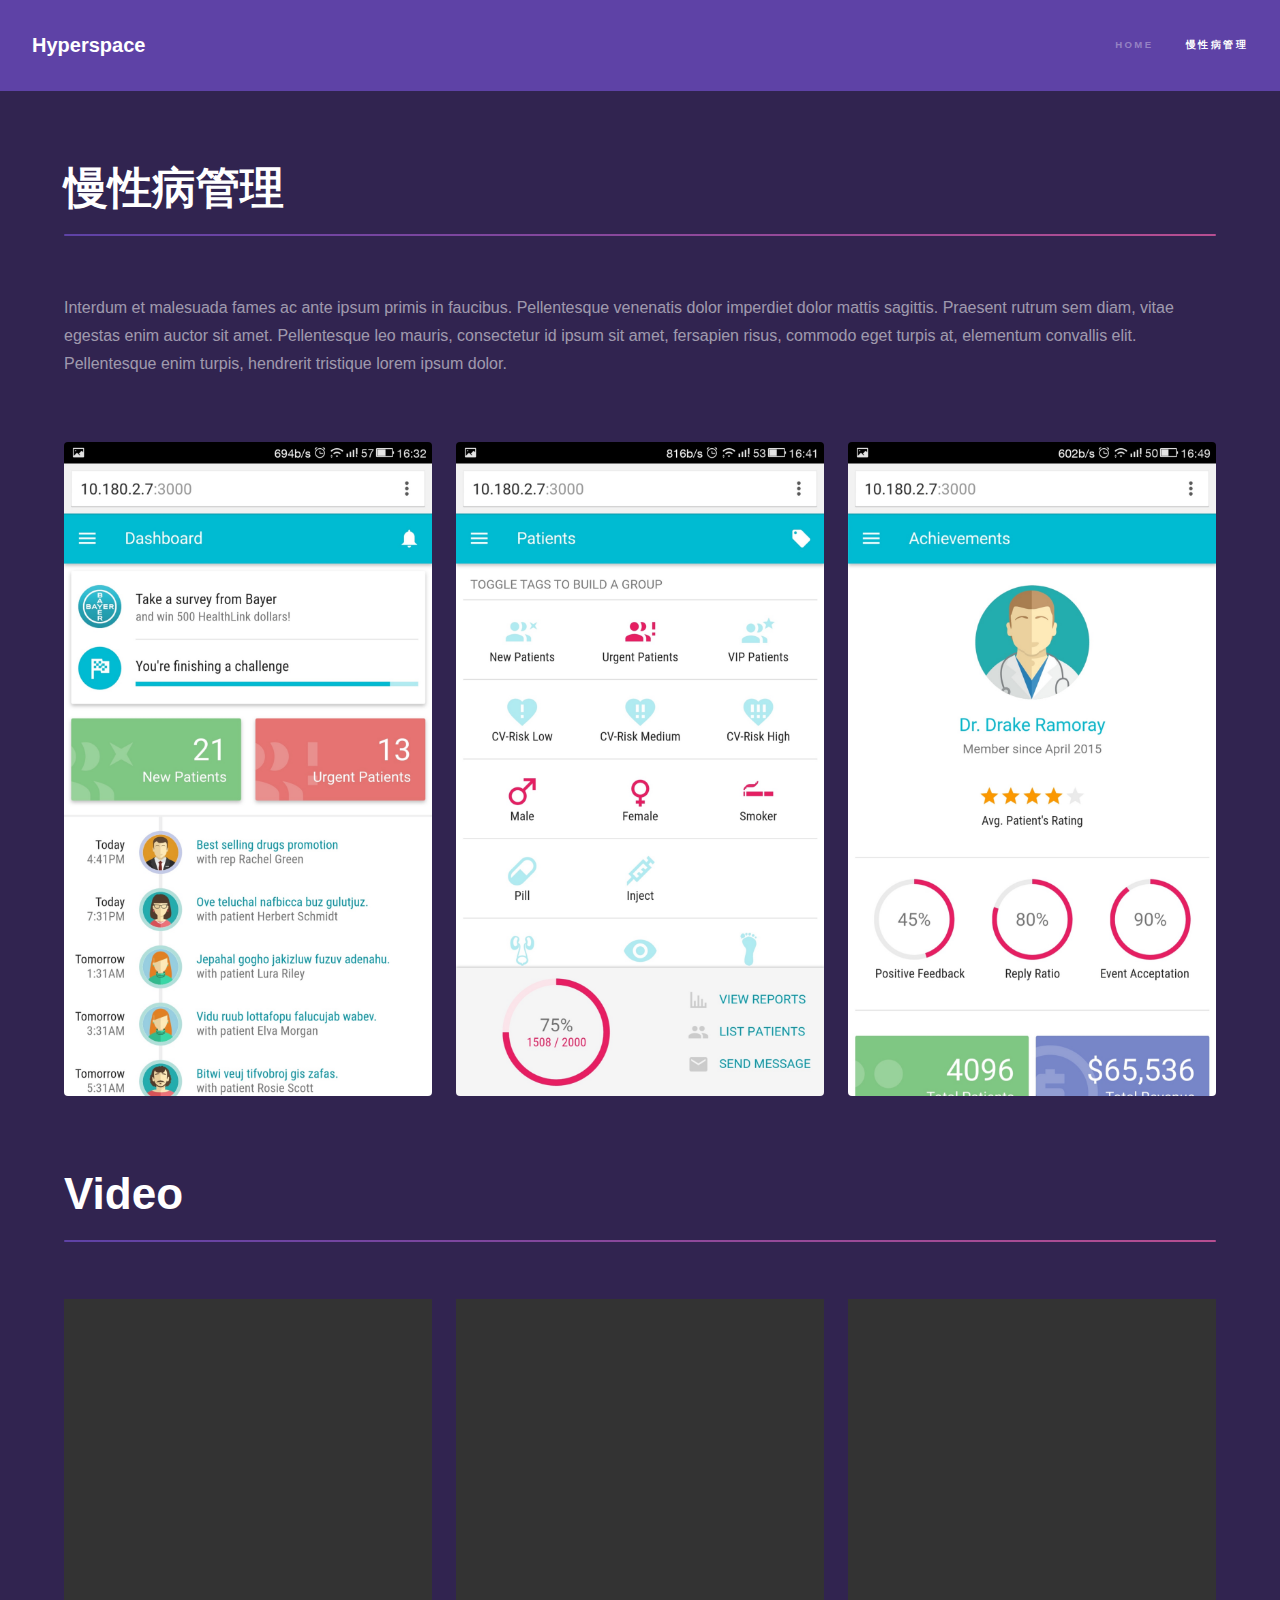
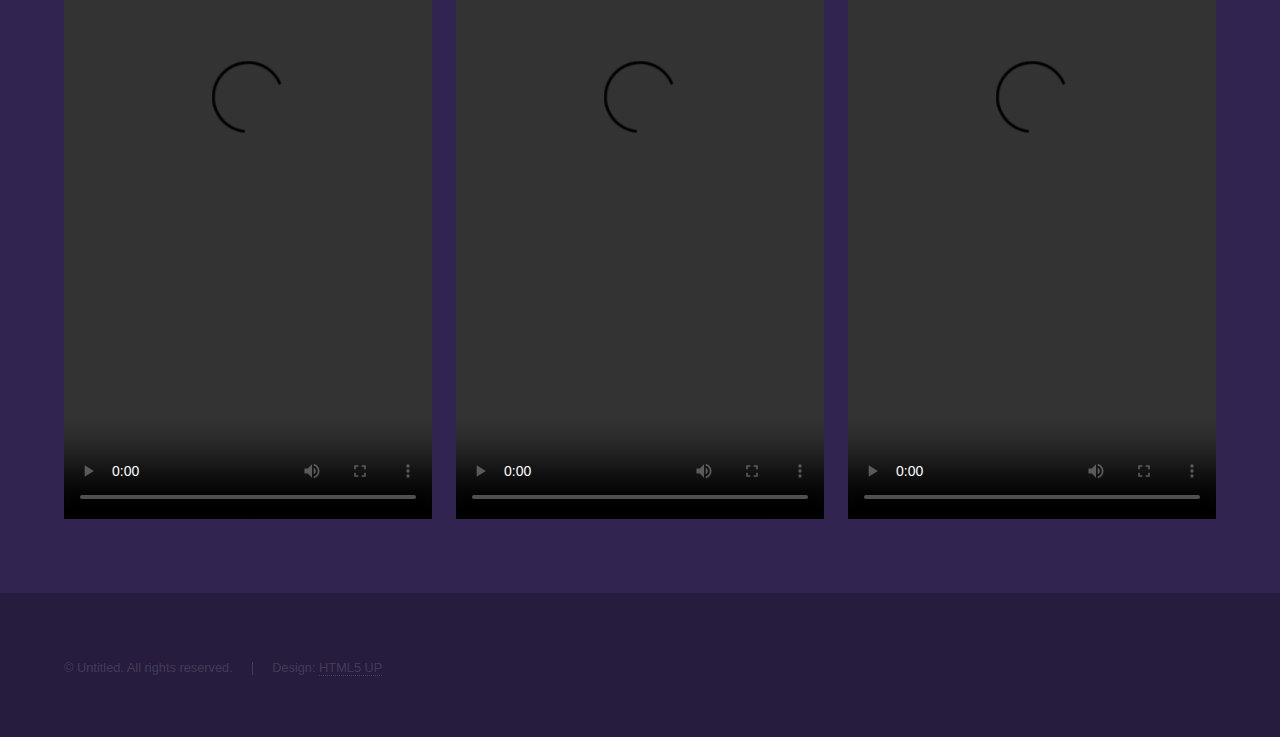
==== p1.html @ b7d19fef "update" ====
<!DOCTYPE HTML>
<!--
	Hyperspace by HTML5 UP
	html5up.net | @ajlkn
	Free for personal and commercial use under the CCA 3.0 license (html5up.net/license)
-->
<html>
	<head>
		<title>Generic - Hyperspace by HTML5 UP</title>
		<meta charset="utf-8" />
		<meta name="viewport" content="width=device-width, initial-scale=1" />
		<!--[if lte IE 8]><script src="assets/js/ie/html5shiv.js"></script><![endif]-->
		<link rel="stylesheet" href="assets/css/main.css" />
		<!--[if lte IE 9]><link rel="stylesheet" href="assets/css/ie9.css" /><![endif]-->
		<!--[if lte IE 8]><link rel="stylesheet" href="assets/css/ie8.css" /><![endif]-->
	</head>
	<body>

		<!-- Header -->
			<header id="header">
				<a href="index.html" class="title">Hyperspace</a>
				<nav>
					<ul>
						<li><a href="index.html">Home</a></li>
						<li><a href="p1.html" class="active">慢性病管理</a></li>
					</ul>
				</nav>
			</header>

		<!-- Wrapper -->
			<div id="wrapper">

				<!-- Main -->
					<section id="main" class="wrapper">
						<div class="inner">
							<h1 class="major">慢性病管理</h1>
							<p>Interdum et malesuada fames ac ante ipsum primis in faucibus. Pellentesque venenatis dolor imperdiet dolor mattis sagittis. Praesent rutrum sem diam, vitae egestas enim auctor sit amet. Pellentesque leo mauris, consectetur id ipsum sit amet, fersapien risus, commodo eget turpis at, elementum convallis elit. Pellentesque enim turpis, hendrerit tristique lorem ipsum dolor.</p>
							<span class="image fit"><img src="images/p/p1/img5.png" alt="" /></span>

							<div class="box alt">
								<div class="row uniform">
									<div class="4u"><span class="image fit"><img src="images/p/p1/img1.png" alt="" /></span></div>
									<div class="4u"><span class="image fit"><img src="images/p/p1/img2.png" alt="" /></span></div>
									<div class="4u$"><span class="image fit"><img src="images/p/p1/img3.png" alt="" /></span></div>
								</div>
							</div>

						</div>

						<div class="inner" style='padding-top: 0;'>
							<h1 class="major">Video</h1>
							<div class="box alt">
								<div class="row uniform">
									<div class="4u"><video style='width: 100%; height: 820px;' src="images/p/p1/doctor.mov" controls="true"></video></div>
									<div class="4u"><video style='width: 100%; height: 820px;' src="images/p/p1/patient.mov" controls="true"></video></div>
									<div class="4u$"><video style='width: 100%; height: 820px;' src="images/p/p1/rep.mov" controls="true"></video></div>
								</div>
							</div>
						</div>
					</section>

			</div>

		<!-- Footer -->
			<footer id="footer" class="wrapper alt">
				<div class="inner">
					<ul class="menu">
						<li>&copy; Untitled. All rights reserved.</li><li>Design: <a href="http://html5up.net">HTML5 UP</a></li>
					</ul>
				</div>
			</footer>

		<!-- Scripts -->
			<script src="assets/js/jquery.min.js"></script>
			<script src="assets/js/jquery.scrollex.min.js"></script>
			<script src="assets/js/jquery.scrolly.min.js"></script>
			<script src="assets/js/skel.min.js"></script>
			<script src="assets/js/util.js"></script>
			<!--[if lte IE 8]><script src="assets/js/ie/respond.min.js"></script><![endif]-->
			<script src="assets/js/main.js"></script>

	</body>
</html>
---- assets/css/main.css ----
@import url(font-awesome.min.css);

/*
	Hyperspace by HTML5 UP
	html5up.net | @ajlkn
	Free for personal and commercial use under the CCA 3.0 license (html5up.net/license)
*/

/* Reset */

	html, body, div, span, applet, object, iframe, h1, h2, h3, h4, h5, h6, p, blockquote, pre, a, abbr, acronym, address, big, cite, code, del, dfn, em, img, ins, kbd, q, s, samp, small, strike, strong, sub, sup, tt, var, b, u, i, center, dl, dt, dd, ol, ul, li, fieldset, form, label, legend, table, caption, tbody, tfoot, thead, tr, th, td, article, aside, canvas, details, embed, figure, figcaption, footer, header, hgroup, menu, nav, output, ruby, section, summary, time, mark, audio, video {
		margin: 0;
		padding: 0;
		border: 0;
		font-size: 100%;
		font: inherit;
		vertical-align: baseline;
	}

	article, aside, details, figcaption, figure, footer, header, hgroup, menu, nav, section {
		display: block;
	}

	body {
		line-height: 1;
	}

	ol, ul {
		list-style: none;
	}

	blockquote, q {
		quotes: none;
	}

	blockquote:before, blockquote:after, q:before, q:after {
		content: '';
		content: none;
	}

	table {
		border-collapse: collapse;
		border-spacing: 0;
	}

	body {
		-webkit-text-size-adjust: none;
	}

/* Box Model */

	*, *:before, *:after {
		-moz-box-sizing: border-box;
		-webkit-box-sizing: border-box;
		box-sizing: border-box;
	}

/* Grid */

	.row {
		border-bottom: solid 1px transparent;
		-moz-box-sizing: border-box;
		-webkit-box-sizing: border-box;
		box-sizing: border-box;
	}

	.row > * {
		float: left;
		-moz-box-sizing: border-box;
		-webkit-box-sizing: border-box;
		box-sizing: border-box;
	}

	.row:after, .row:before {
		content: '';
		display: block;
		clear: both;
		height: 0;
	}

	.row.uniform > * > :first-child {
		margin-top: 0;
	}

	.row.uniform > * > :last-child {
		margin-bottom: 0;
	}

	.row.\30 \25 > * {
		padding: 0 0 0 0em;
	}

	.row.\30 \25 {
		margin: 0 0 -1px 0em;
	}

	.row.uniform.\30 \25 > * {
		padding: 0em 0 0 0em;
	}

	.row.uniform.\30 \25 {
		margin: 0em 0 -1px 0em;
	}

	.row > * {
		padding: 0 0 0 1.5em;
	}

	.row {
		margin: 0 0 -1px -1.5em;
	}

	.row.uniform > * {
		padding: 1.5em 0 0 1.5em;
	}

	.row.uniform {
		margin: -1.5em 0 -1px -1.5em;
	}

	.row.\32 00\25 > * {
		padding: 0 0 0 3em;
	}

	.row.\32 00\25 {
		margin: 0 0 -1px -3em;
	}

	.row.uniform.\32 00\25 > * {
		padding: 3em 0 0 3em;
	}

	.row.uniform.\32 00\25 {
		margin: -3em 0 -1px -3em;
	}

	.row.\31 50\25 > * {
		padding: 0 0 0 2.25em;
	}

	.row.\31 50\25 {
		margin: 0 0 -1px -2.25em;
	}

	.row.uniform.\31 50\25 > * {
		padding: 2.25em 0 0 2.25em;
	}

	.row.uniform.\31 50\25 {
		margin: -2.25em 0 -1px -2.25em;
	}

	.row.\35 0\25 > * {
		padding: 0 0 0 0.75em;
	}

	.row.\35 0\25 {
		margin: 0 0 -1px -0.75em;
	}

	.row.uniform.\35 0\25 > * {
		padding: 0.75em 0 0 0.75em;
	}

	.row.uniform.\35 0\25 {
		margin: -0.75em 0 -1px -0.75em;
	}

	.row.\32 5\25 > * {
		padding: 0 0 0 0.375em;
	}

	.row.\32 5\25 {
		margin: 0 0 -1px -0.375em;
	}

	.row.uniform.\32 5\25 > * {
		padding: 0.375em 0 0 0.375em;
	}

	.row.uniform.\32 5\25 {
		margin: -0.375em 0 -1px -0.375em;
	}

	.\31 2u, .\31 2u\24 {
		width: 100%;
		clear: none;
		margin-left: 0;
	}

	.\31 1u, .\31 1u\24 {
		width: 91.6666666667%;
		clear: none;
		margin-left: 0;
	}

	.\31 0u, .\31 0u\24 {
		width: 83.3333333333%;
		clear: none;
		margin-left: 0;
	}

	.\39 u, .\39 u\24 {
		width: 75%;
		clear: none;
		margin-left: 0;
	}

	.\38 u, .\38 u\24 {
		width: 66.6666666667%;
		clear: none;
		margin-left: 0;
	}

	.\37 u, .\37 u\24 {
		width: 58.3333333333%;
		clear: none;
		margin-left: 0;
	}

	.\36 u, .\36 u\24 {
		width: 50%;
		clear: none;
		margin-left: 0;
	}

	.\35 u, .\35 u\24 {
		width: 41.6666666667%;
		clear: none;
		margin-left: 0;
	}

	.\34 u, .\34 u\24 {
		width: 33.3333333333%;
		clear: none;
		margin-left: 0;
	}

	.\33 u, .\33 u\24 {
		width: 25%;
		clear: none;
		margin-left: 0;
	}

	.\32 u, .\32 u\24 {
		width: 16.6666666667%;
		clear: none;
		margin-left: 0;
	}

	.\31 u, .\31 u\24 {
		width: 8.3333333333%;
		clear: none;
		margin-left: 0;
	}

	.\31 2u\24 + *,
	.\31 1u\24 + *,
	.\31 0u\24 + *,
	.\39 u\24 + *,
	.\38 u\24 + *,
	.\37 u\24 + *,
	.\36 u\24 + *,
	.\35 u\24 + *,
	.\34 u\24 + *,
	.\33 u\24 + *,
	.\32 u\24 + *,
	.\31 u\24 + * {
		clear: left;
	}

	.\-11u {
		margin-left: 91.66667%;
	}

	.\-10u {
		margin-left: 83.33333%;
	}

	.\-9u {
		margin-left: 75%;
	}

	.\-8u {
		margin-left: 66.66667%;
	}

	.\-7u {
		margin-left: 58.33333%;
	}

	.\-6u {
		margin-left: 50%;
	}

	.\-5u {
		margin-left: 41.66667%;
	}

	.\-4u {
		margin-left: 33.33333%;
	}

	.\-3u {
		margin-left: 25%;
	}

	.\-2u {
		margin-left: 16.66667%;
	}

	.\-1u {
		margin-left: 8.33333%;
	}

	@media screen and (max-width: 1680px) {

		.row > * {
			padding: 0 0 0 1.5em;
		}

		.row {
			margin: 0 0 -1px -1.5em;
		}

		.row.uniform > * {
			padding: 1.5em 0 0 1.5em;
		}

		.row.uniform {
			margin: -1.5em 0 -1px -1.5em;
		}

		.row.\32 00\25 > * {
			padding: 0 0 0 3em;
		}

		.row.\32 00\25 {
			margin: 0 0 -1px -3em;
		}

		.row.uniform.\32 00\25 > * {
			padding: 3em 0 0 3em;
		}

		.row.uniform.\32 00\25 {
			margin: -3em 0 -1px -3em;
		}

		.row.\31 50\25 > * {
			padding: 0 0 0 2.25em;
		}

		.row.\31 50\25 {
			margin: 0 0 -1px -2.25em;
		}

		.row.uniform.\31 50\25 > * {
			padding: 2.25em 0 0 2.25em;
		}

		.row.uniform.\31 50\25 {
			margin: -2.25em 0 -1px -2.25em;
		}

		.row.\35 0\25 > * {
			padding: 0 0 0 0.75em;
		}

		.row.\35 0\25 {
			margin: 0 0 -1px -0.75em;
		}

		.row.uniform.\35 0\25 > * {
			padding: 0.75em 0 0 0.75em;
		}

		.row.uniform.\35 0\25 {
			margin: -0.75em 0 -1px -0.75em;
		}

		.row.\32 5\25 > * {
			padding: 0 0 0 0.375em;
		}

		.row.\32 5\25 {
			margin: 0 0 -1px -0.375em;
		}

		.row.uniform.\32 5\25 > * {
			padding: 0.375em 0 0 0.375em;
		}

		.row.uniform.\32 5\25 {
			margin: -0.375em 0 -1px -0.375em;
		}

		.\31 2u\28xlarge\29, .\31 2u\24\28xlarge\29 {
			width: 100%;
			clear: none;
			margin-left: 0;
		}

		.\31 1u\28xlarge\29, .\31 1u\24\28xlarge\29 {
			width: 91.6666666667%;
			clear: none;
			margin-left: 0;
		}

		.\31 0u\28xlarge\29, .\31 0u\24\28xlarge\29 {
			width: 83.3333333333%;
			clear: none;
			margin-left: 0;
		}

		.\39 u\28xlarge\29, .\39 u\24\28xlarge\29 {
			width: 75%;
			clear: none;
			margin-left: 0;
		}

		.\38 u\28xlarge\29, .\38 u\24\28xlarge\29 {
			width: 66.6666666667%;
			clear: none;
			margin-left: 0;
		}

		.\37 u\28xlarge\29, .\37 u\24\28xlarge\29 {
			width: 58.3333333333%;
			clear: none;
			margin-left: 0;
		}

		.\36 u\28xlarge\29, .\36 u\24\28xlarge\29 {
			width: 50%;
			clear: none;
			margin-left: 0;
		}

		.\35 u\28xlarge\29, .\35 u\24\28xlarge\29 {
			width: 41.6666666667%;
			clear: none;
			margin-left: 0;
		}

		.\34 u\28xlarge\29, .\34 u\24\28xlarge\29 {
			width: 33.3333333333%;
			clear: none;
			margin-left: 0;
		}

		.\33 u\28xlarge\29, .\33 u\24\28xlarge\29 {
			width: 25%;
			clear: none;
			margin-left: 0;
		}

		.\32 u\28xlarge\29, .\32 u\24\28xlarge\29 {
			width: 16.6666666667%;
			clear: none;
			margin-left: 0;
		}

		.\31 u\28xlarge\29, .\31 u\24\28xlarge\29 {
			width: 8.3333333333%;
			clear: none;
			margin-left: 0;
		}

		.\31 2u\24\28xlarge\29 + *,
		.\31 1u\24\28xlarge\29 + *,
		.\31 0u\24\28xlarge\29 + *,
		.\39 u\24\28xlarge\29 + *,
		.\38 u\24\28xlarge\29 + *,
		.\37 u\24\28xlarge\29 + *,
		.\36 u\24\28xlarge\29 + *,
		.\35 u\24\28xlarge\29 + *,
		.\34 u\24\28xlarge\29 + *,
		.\33 u\24\28xlarge\29 + *,
		.\32 u\24\28xlarge\29 + *,
		.\31 u\24\28xlarge\29 + * {
			clear: left;
		}

		.\-11u\28xlarge\29 {
			margin-left: 91.66667%;
		}

		.\-10u\28xlarge\29 {
			margin-left: 83.33333%;
		}

		.\-9u\28xlarge\29 {
			margin-left: 75%;
		}

		.\-8u\28xlarge\29 {
			margin-left: 66.66667%;
		}

		.\-7u\28xlarge\29 {
			margin-left: 58.33333%;
		}

		.\-6u\28xlarge\29 {
			margin-left: 50%;
		}

		.\-5u\28xlarge\29 {
			margin-left: 41.66667%;
		}

		.\-4u\28xlarge\29 {
			margin-left: 33.33333%;
		}

		.\-3u\28xlarge\29 {
			margin-left: 25%;
		}

		.\-2u\28xlarge\29 {
			margin-left: 16.66667%;
		}

		.\-1u\28xlarge\29 {
			margin-left: 8.33333%;
		}

	}

	@media screen and (max-width: 1280px) {

		.row > * {
			padding: 0 0 0 1.5em;
		}

		.row {
			margin: 0 0 -1px -1.5em;
		}

		.row.uniform > * {
			padding: 1.5em 0 0 1.5em;
		}

		.row.uniform {
			margin: -1.5em 0 -1px -1.5em;
		}

		.row.\32 00\25 > * {
			padding: 0 0 0 3em;
		}

		.row.\32 00\25 {
			margin: 0 0 -1px -3em;
		}

		.row.uniform.\32 00\25 > * {
			padding: 3em 0 0 3em;
		}

		.row.uniform.\32 00\25 {
			margin: -3em 0 -1px -3em;
		}

		.row.\31 50\25 > * {
			padding: 0 0 0 2.25em;
		}

		.row.\31 50\25 {
			margin: 0 0 -1px -2.25em;
		}

		.row.uniform.\31 50\25 > * {
			padding: 2.25em 0 0 2.25em;
		}

		.row.uniform.\31 50\25 {
			margin: -2.25em 0 -1px -2.25em;
		}

		.row.\35 0\25 > * {
			padding: 0 0 0 0.75em;
		}

		.row.\35 0\25 {
			margin: 0 0 -1px -0.75em;
		}

		.row.uniform.\35 0\25 > * {
			padding: 0.75em 0 0 0.75em;
		}

		.row.uniform.\35 0\25 {
			margin: -0.75em 0 -1px -0.75em;
		}

		.row.\32 5\25 > * {
			padding: 0 0 0 0.375em;
		}

		.row.\32 5\25 {
			margin: 0 0 -1px -0.375em;
		}

		.row.uniform.\32 5\25 > * {
			padding: 0.375em 0 0 0.375em;
		}

		.row.uniform.\32 5\25 {
			margin: -0.375em 0 -1px -0.375em;
		}

		.\31 2u\28large\29, .\31 2u\24\28large\29 {
			width: 100%;
			clear: none;
			margin-left: 0;
		}

		.\31 1u\28large\29, .\31 1u\24\28large\29 {
			width: 91.6666666667%;
			clear: none;
			margin-left: 0;
		}

		.\31 0u\28large\29, .\31 0u\24\28large\29 {
			width: 83.3333333333%;
			clear: none;
			margin-left: 0;
		}

		.\39 u\28large\29, .\39 u\24\28large\29 {
			width: 75%;
			clear: none;
			margin-left: 0;
		}

		.\38 u\28large\29, .\38 u\24\28large\29 {
			width: 66.6666666667%;
			clear: none;
			margin-left: 0;
		}

		.\37 u\28large\29, .\37 u\24\28large\29 {
			width: 58.3333333333%;
			clear: none;
			margin-left: 0;
		}

		.\36 u\28large\29, .\36 u\24\28large\29 {
			width: 50%;
			clear: none;
			margin-left: 0;
		}

		.\35 u\28large\29, .\35 u\24\28large\29 {
			width: 41.6666666667%;
			clear: none;
			margin-left: 0;
		}

		.\34 u\28large\29, .\34 u\24\28large\29 {
			width: 33.3333333333%;
			clear: none;
			margin-left: 0;
		}

		.\33 u\28large\29, .\33 u\24\28large\29 {
			width: 25%;
			clear: none;
			margin-left: 0;
		}

		.\32 u\28large\29, .\32 u\24\28large\29 {
			width: 16.6666666667%;
			clear: none;
			margin-left: 0;
		}

		.\31 u\28large\29, .\31 u\24\28large\29 {
			width: 8.3333333333%;
			clear: none;
			margin-left: 0;
		}

		.\31 2u\24\28large\29 + *,
		.\31 1u\24\28large\29 + *,
		.\31 0u\24\28large\29 + *,
		.\39 u\24\28large\29 + *,
		.\38 u\24\28large\29 + *,
		.\37 u\24\28large\29 + *,
		.\36 u\24\28large\29 + *,
		.\35 u\24\28large\29 + *,
		.\34 u\24\28large\29 + *,
		.\33 u\24\28large\29 + *,
		.\32 u\24\28large\29 + *,
		.\31 u\24\28large\29 + * {
			clear: left;
		}

		.\-11u\28large\29 {
			margin-left: 91.66667%;
		}

		.\-10u\28large\29 {
			margin-left: 83.33333%;
		}

		.\-9u\28large\29 {
			margin-left: 75%;
		}

		.\-8u\28large\29 {
			margin-left: 66.66667%;
		}

		.\-7u\28large\29 {
			margin-left: 58.33333%;
		}

		.\-6u\28large\29 {
			margin-left: 50%;
		}

		.\-5u\28large\29 {
			margin-left: 41.66667%;
		}

		.\-4u\28large\29 {
			margin-left: 33.33333%;
		}

		.\-3u\28large\29 {
			margin-left: 25%;
		}

		.\-2u\28large\29 {
			margin-left: 16.66667%;
		}

		.\-1u\28large\29 {
			margin-left: 8.33333%;
		}

	}

	@media screen and (max-width: 980px) {

		.row > * {
			padding: 0 0 0 1.5em;
		}

		.row {
			margin: 0 0 -1px -1.5em;
		}

		.row.uniform > * {
			padding: 1.5em 0 0 1.5em;
		}

		.row.uniform {
			margin: -1.5em 0 -1px -1.5em;
		}

		.row.\32 00\25 > * {
			padding: 0 0 0 3em;
		}

		.row.\32 00\25 {
			margin: 0 0 -1px -3em;
		}

		.row.uniform.\32 00\25 > * {
			padding: 3em 0 0 3em;
		}

		.row.uniform.\32 00\25 {
			margin: -3em 0 -1px -3em;
		}

		.row.\31 50\25 > * {
			padding: 0 0 0 2.25em;
		}

		.row.\31 50\25 {
			margin: 0 0 -1px -2.25em;
		}

		.row.uniform.\31 50\25 > * {
			padding: 2.25em 0 0 2.25em;
		}

		.row.uniform.\31 50\25 {
			margin: -2.25em 0 -1px -2.25em;
		}

		.row.\35 0\25 > * {
			padding: 0 0 0 0.75em;
		}

		.row.\35 0\25 {
			margin: 0 0 -1px -0.75em;
		}

		.row.uniform.\35 0\25 > * {
			padding: 0.75em 0 0 0.75em;
		}

		.row.uniform.\35 0\25 {
			margin: -0.75em 0 -1px -0.75em;
		}

		.row.\32 5\25 > * {
			padding: 0 0 0 0.375em;
		}

		.row.\32 5\25 {
			margin: 0 0 -1px -0.375em;
		}

		.row.uniform.\32 5\25 > * {
			padding: 0.375em 0 0 0.375em;
		}

		.row.uniform.\32 5\25 {
			margin: -0.375em 0 -1px -0.375em;
		}

		.\31 2u\28medium\29, .\31 2u\24\28medium\29 {
			width: 100%;
			clear: none;
			margin-left: 0;
		}

		.\31 1u\28medium\29, .\31 1u\24\28medium\29 {
			width: 91.6666666667%;
			clear: none;
			margin-left: 0;
		}

		.\31 0u\28medium\29, .\31 0u\24\28medium\29 {
			width: 83.3333333333%;
			clear: none;
			margin-left: 0;
		}

		.\39 u\28medium\29, .\39 u\24\28medium\29 {
			width: 75%;
			clear: none;
			margin-left: 0;
		}

		.\38 u\28medium\29, .\38 u\24\28medium\29 {
			width: 66.6666666667%;
			clear: none;
			margin-left: 0;
		}

		.\37 u\28medium\29, .\37 u\24\28medium\29 {
			width: 58.3333333333%;
			clear: none;
			margin-left: 0;
		}

		.\36 u\28medium\29, .\36 u\24\28medium\29 {
			width: 50%;
			clear: none;
			margin-left: 0;
		}

		.\35 u\28medium\29, .\35 u\24\28medium\29 {
			width: 41.6666666667%;
			clear: none;
			margin-left: 0;
		}

		.\34 u\28medium\29, .\34 u\24\28medium\29 {
			width: 33.3333333333%;
			clear: none;
			margin-left: 0;
		}

		.\33 u\28medium\29, .\33 u\24\28medium\29 {
			width: 25%;
			clear: none;
			margin-left: 0;
		}

		.\32 u\28medium\29, .\32 u\24\28medium\29 {
			width: 16.6666666667%;
			clear: none;
			margin-left: 0;
		}

		.\31 u\28medium\29, .\31 u\24\28medium\29 {
			width: 8.3333333333%;
			clear: none;
			margin-left: 0;
		}

		.\31 2u\24\28medium\29 + *,
		.\31 1u\24\28medium\29 + *,
		.\31 0u\24\28medium\29 + *,
		.\39 u\24\28medium\29 + *,
		.\38 u\24\28medium\29 + *,
		.\37 u\24\28medium\29 + *,
		.\36 u\24\28medium\29 + *,
		.\35 u\24\28medium\29 + *,
		.\34 u\24\28medium\29 + *,
		.\33 u\24\28medium\29 + *,
		.\32 u\24\28medium\29 + *,
		.\31 u\24\28medium\29 + * {
			clear: left;
		}

		.\-11u\28medium\29 {
			margin-left: 91.66667%;
		}

		.\-10u\28medium\29 {
			margin-left: 83.33333%;
		}

		.\-9u\28medium\29 {
			margin-left: 75%;
		}

		.\-8u\28medium\29 {
			margin-left: 66.66667%;
		}

		.\-7u\28medium\29 {
			margin-left: 58.33333%;
		}

		.\-6u\28medium\29 {
			margin-left: 50%;
		}

		.\-5u\28medium\29 {
			margin-left: 41.66667%;
		}

		.\-4u\28medium\29 {
			margin-left: 33.33333%;
		}

		.\-3u\28medium\29 {
			margin-left: 25%;
		}

		.\-2u\28medium\29 {
			margin-left: 16.66667%;
		}

		.\-1u\28medium\29 {
			margin-left: 8.33333%;
		}

	}

	@media screen and (max-width: 736px) {

		.row > * {
			padding: 0 0 0 1.5em;
		}

		.row {
			margin: 0 0 -1px -1.5em;
		}

		.row.uniform > * {
			padding: 1.5em 0 0 1.5em;
		}

		.row.uniform {
			margin: -1.5em 0 -1px -1.5em;
		}

		.row.\32 00\25 > * {
			padding: 0 0 0 3em;
		}

		.row.\32 00\25 {
			margin: 0 0 -1px -3em;
		}

		.row.uniform.\32 00\25 > * {
			padding: 3em 0 0 3em;
		}

		.row.uniform.\32 00\25 {
			margin: -3em 0 -1px -3em;
		}

		.row.\31 50\25 > * {
			padding: 0 0 0 2.25em;
		}

		.row.\31 50\25 {
			margin: 0 0 -1px -2.25em;
		}

		.row.uniform.\31 50\25 > * {
			padding: 2.25em 0 0 2.25em;
		}

		.row.uniform.\31 50\25 {
			margin: -2.25em 0 -1px -2.25em;
		}

		.row.\35 0\25 > * {
			padding: 0 0 0 0.75em;
		}

		.row.\35 0\25 {
			margin: 0 0 -1px -0.75em;
		}

		.row.uniform.\35 0\25 > * {
			padding: 0.75em 0 0 0.75em;
		}

		.row.uniform.\35 0\25 {
			margin: -0.75em 0 -1px -0.75em;
		}

		.row.\32 5\25 > * {
			padding: 0 0 0 0.375em;
		}

		.row.\32 5\25 {
			margin: 0 0 -1px -0.375em;
		}

		.row.uniform.\32 5\25 > * {
			padding: 0.375em 0 0 0.375em;
		}

		.row.uniform.\32 5\25 {
			margin: -0.375em 0 -1px -0.375em;
		}

		.\31 2u\28small\29, .\31 2u\24\28small\29 {
			width: 100%;
			clear: none;
			margin-left: 0;
		}

		.\31 1u\28small\29, .\31 1u\24\28small\29 {
			width: 91.6666666667%;
			clear: none;
			margin-left: 0;
		}

		.\31 0u\28small\29, .\31 0u\24\28small\29 {
			width: 83.3333333333%;
			clear: none;
			margin-left: 0;
		}

		.\39 u\28small\29, .\39 u\24\28small\29 {
			width: 75%;
			clear: none;
			margin-left: 0;
		}

		.\38 u\28small\29, .\38 u\24\28small\29 {
			width: 66.6666666667%;
			clear: none;
			margin-left: 0;
		}

		.\37 u\28small\29, .\37 u\24\28small\29 {
			width: 58.3333333333%;
			clear: none;
			margin-left: 0;
		}

		.\36 u\28small\29, .\36 u\24\28small\29 {
			width: 50%;
			clear: none;
			margin-left: 0;
		}

		.\35 u\28small\29, .\35 u\24\28small\29 {
			width: 41.6666666667%;
			clear: none;
			margin-left: 0;
		}

		.\34 u\28small\29, .\34 u\24\28small\29 {
			width: 33.3333333333%;
			clear: none;
			margin-left: 0;
		}

		.\33 u\28small\29, .\33 u\24\28small\29 {
			width: 25%;
			clear: none;
			margin-left: 0;
		}

		.\32 u\28small\29, .\32 u\24\28small\29 {
			width: 16.6666666667%;
			clear: none;
			margin-left: 0;
		}

		.\31 u\28small\29, .\31 u\24\28small\29 {
			width: 8.3333333333%;
			clear: none;
			margin-left: 0;
		}

		.\31 2u\24\28small\29 + *,
		.\31 1u\24\28small\29 + *,
		.\31 0u\24\28small\29 + *,
		.\39 u\24\28small\29 + *,
		.\38 u\24\28small\29 + *,
		.\37 u\24\28small\29 + *,
		.\36 u\24\28small\29 + *,
		.\35 u\24\28small\29 + *,
		.\34 u\24\28small\29 + *,
		.\33 u\24\28small\29 + *,
		.\32 u\24\28small\29 + *,
		.\31 u\24\28small\29 + * {
			clear: left;
		}

		.\-11u\28small\29 {
			margin-left: 91.66667%;
		}

		.\-10u\28small\29 {
			margin-left: 83.33333%;
		}

		.\-9u\28small\29 {
			margin-left: 75%;
		}

		.\-8u\28small\29 {
			margin-left: 66.66667%;
		}

		.\-7u\28small\29 {
			margin-left: 58.33333%;
		}

		.\-6u\28small\29 {
			margin-left: 50%;
		}

		.\-5u\28small\29 {
			margin-left: 41.66667%;
		}

		.\-4u\28small\29 {
			margin-left: 33.33333%;
		}

		.\-3u\28small\29 {
			margin-left: 25%;
		}

		.\-2u\28small\29 {
			margin-left: 16.66667%;
		}

		.\-1u\28small\29 {
			margin-left: 8.33333%;
		}

	}

	@media screen and (max-width: 480px) {

		.row > * {
			padding: 0 0 0 1.5em;
		}

		.row {
			margin: 0 0 -1px -1.5em;
		}

		.row.uniform > * {
			padding: 1.5em 0 0 1.5em;
		}

		.row.uniform {
			margin: -1.5em 0 -1px -1.5em;
		}

		.row.\32 00\25 > * {
			padding: 0 0 0 3em;
		}

		.row.\32 00\25 {
			margin: 0 0 -1px -3em;
		}

		.row.uniform.\32 00\25 > * {
			padding: 3em 0 0 3em;
		}

		.row.uniform.\32 00\25 {
			margin: -3em 0 -1px -3em;
		}

		.row.\31 50\25 > * {
			padding: 0 0 0 2.25em;
		}

		.row.\31 50\25 {
			margin: 0 0 -1px -2.25em;
		}

		.row.uniform.\31 50\25 > * {
			padding: 2.25em 0 0 2.25em;
		}

		.row.uniform.\31 50\25 {
			margin: -2.25em 0 -1px -2.25em;
		}

		.row.\35 0\25 > * {
			padding: 0 0 0 0.75em;
		}

		.row.\35 0\25 {
			margin: 0 0 -1px -0.75em;
		}

		.row.uniform.\35 0\25 > * {
			padding: 0.75em 0 0 0.75em;
		}

		.row.uniform.\35 0\25 {
			margin: -0.75em 0 -1px -0.75em;
		}

		.row.\32 5\25 > * {
			padding: 0 0 0 0.375em;
		}

		.row.\32 5\25 {
			margin: 0 0 -1px -0.375em;
		}

		.row.uniform.\32 5\25 > * {
			padding: 0.375em 0 0 0.375em;
		}

		.row.uniform.\32 5\25 {
			margin: -0.375em 0 -1px -0.375em;
		}

		.\31 2u\28xsmall\29, .\31 2u\24\28xsmall\29 {
			width: 100%;
			clear: none;
			margin-left: 0;
		}

		.\31 1u\28xsmall\29, .\31 1u\24\28xsmall\29 {
			width: 91.6666666667%;
			clear: none;
			margin-left: 0;
		}

		.\31 0u\28xsmall\29, .\31 0u\24\28xsmall\29 {
			width: 83.3333333333%;
			clear: none;
			margin-left: 0;
		}

		.\39 u\28xsmall\29, .\39 u\24\28xsmall\29 {
			width: 75%;
			clear: none;
			margin-left: 0;
		}

		.\38 u\28xsmall\29, .\38 u\24\28xsmall\29 {
			width: 66.6666666667%;
			clear: none;
			margin-left: 0;
		}

		.\37 u\28xsmall\29, .\37 u\24\28xsmall\29 {
			width: 58.3333333333%;
			clear: none;
			margin-left: 0;
		}

		.\36 u\28xsmall\29, .\36 u\24\28xsmall\29 {
			width: 50%;
			clear: none;
			margin-left: 0;
		}

		.\35 u\28xsmall\29, .\35 u\24\28xsmall\29 {
			width: 41.6666666667%;
			clear: none;
			margin-left: 0;
		}

		.\34 u\28xsmall\29, .\34 u\24\28xsmall\29 {
			width: 33.3333333333%;
			clear: none;
			margin-left: 0;
		}

		.\33 u\28xsmall\29, .\33 u\24\28xsmall\29 {
			width: 25%;
			clear: none;
			margin-left: 0;
		}

		.\32 u\28xsmall\29, .\32 u\24\28xsmall\29 {
			width: 16.6666666667%;
			clear: none;
			margin-left: 0;
		}

		.\31 u\28xsmall\29, .\31 u\24\28xsmall\29 {
			width: 8.3333333333%;
			clear: none;
			margin-left: 0;
		}

		.\31 2u\24\28xsmall\29 + *,
		.\31 1u\24\28xsmall\29 + *,
		.\31 0u\24\28xsmall\29 + *,
		.\39 u\24\28xsmall\29 + *,
		.\38 u\24\28xsmall\29 + *,
		.\37 u\24\28xsmall\29 + *,
		.\36 u\24\28xsmall\29 + *,
		.\35 u\24\28xsmall\29 + *,
		.\34 u\24\28xsmall\29 + *,
		.\33 u\24\28xsmall\29 + *,
		.\32 u\24\28xsmall\29 + *,
		.\31 u\24\28xsmall\29 + * {
			clear: left;
		}

		.\-11u\28xsmall\29 {
			margin-left: 91.66667%;
		}

		.\-10u\28xsmall\29 {
			margin-left: 83.33333%;
		}

		.\-9u\28xsmall\29 {
			margin-left: 75%;
		}

		.\-8u\28xsmall\29 {
			margin-left: 66.66667%;
		}

		.\-7u\28xsmall\29 {
			margin-left: 58.33333%;
		}

		.\-6u\28xsmall\29 {
			margin-left: 50%;
		}

		.\-5u\28xsmall\29 {
			margin-left: 41.66667%;
		}

		.\-4u\28xsmall\29 {
			margin-left: 33.33333%;
		}

		.\-3u\28xsmall\29 {
			margin-left: 25%;
		}

		.\-2u\28xsmall\29 {
			margin-left: 16.66667%;
		}

		.\-1u\28xsmall\29 {
			margin-left: 8.33333%;
		}

	}

	@media screen and (max-width: 360px) {

		.row > * {
			padding: 0 0 0 1.5em;
		}

		.row {
			margin: 0 0 -1px -1.5em;
		}

		.row.uniform > * {
			padding: 1.5em 0 0 1.5em;
		}

		.row.uniform {
			margin: -1.5em 0 -1px -1.5em;
		}

		.row.\32 00\25 > * {
			padding: 0 0 0 3em;
		}

		.row.\32 00\25 {
			margin: 0 0 -1px -3em;
		}

		.row.uniform.\32 00\25 > * {
			padding: 3em 0 0 3em;
		}

		.row.uniform.\32 00\25 {
			margin: -3em 0 -1px -3em;
		}

		.row.\31 50\25 > * {
			padding: 0 0 0 2.25em;
		}

		.row.\31 50\25 {
			margin: 0 0 -1px -2.25em;
		}

		.row.uniform.\31 50\25 > * {
			padding: 2.25em 0 0 2.25em;
		}

		.row.uniform.\31 50\25 {
			margin: -2.25em 0 -1px -2.25em;
		}

		.row.\35 0\25 > * {
			padding: 0 0 0 0.75em;
		}

		.row.\35 0\25 {
			margin: 0 0 -1px -0.75em;
		}

		.row.uniform.\35 0\25 > * {
			padding: 0.75em 0 0 0.75em;
		}

		.row.uniform.\35 0\25 {
			margin: -0.75em 0 -1px -0.75em;
		}

		.row.\32 5\25 > * {
			padding: 0 0 0 0.375em;
		}

		.row.\32 5\25 {
			margin: 0 0 -1px -0.375em;
		}

		.row.uniform.\32 5\25 > * {
			padding: 0.375em 0 0 0.375em;
		}

		.row.uniform.\32 5\25 {
			margin: -0.375em 0 -1px -0.375em;
		}

		.\31 2u\28xxsmall\29, .\31 2u\24\28xxsmall\29 {
			width: 100%;
			clear: none;
			margin-left: 0;
		}

		.\31 1u\28xxsmall\29, .\31 1u\24\28xxsmall\29 {
			width: 91.6666666667%;
			clear: none;
			margin-left: 0;
		}

		.\31 0u\28xxsmall\29, .\31 0u\24\28xxsmall\29 {
			width: 83.3333333333%;
			clear: none;
			margin-left: 0;
		}

		.\39 u\28xxsmall\29, .\39 u\24\28xxsmall\29 {
			width: 75%;
			clear: none;
			margin-left: 0;
		}

		.\38 u\28xxsmall\29, .\38 u\24\28xxsmall\29 {
			width: 66.6666666667%;
			clear: none;
			margin-left: 0;
		}

		.\37 u\28xxsmall\29, .\37 u\24\28xxsmall\29 {
			width: 58.3333333333%;
			clear: none;
			margin-left: 0;
		}

		.\36 u\28xxsmall\29, .\36 u\24\28xxsmall\29 {
			width: 50%;
			clear: none;
			margin-left: 0;
		}

		.\35 u\28xxsmall\29, .\35 u\24\28xxsmall\29 {
			width: 41.6666666667%;
			clear: none;
			margin-left: 0;
		}

		.\34 u\28xxsmall\29, .\34 u\24\28xxsmall\29 {
			width: 33.3333333333%;
			clear: none;
			margin-left: 0;
		}

		.\33 u\28xxsmall\29, .\33 u\24\28xxsmall\29 {
			width: 25%;
			clear: none;
			margin-left: 0;
		}

		.\32 u\28xxsmall\29, .\32 u\24\28xxsmall\29 {
			width: 16.6666666667%;
			clear: none;
			margin-left: 0;
		}

		.\31 u\28xxsmall\29, .\31 u\24\28xxsmall\29 {
			width: 8.3333333333%;
			clear: none;
			margin-left: 0;
		}

		.\31 2u\24\28xxsmall\29 + *,
		.\31 1u\24\28xxsmall\29 + *,
		.\31 0u\24\28xxsmall\29 + *,
		.\39 u\24\28xxsmall\29 + *,
		.\38 u\24\28xxsmall\29 + *,
		.\37 u\24\28xxsmall\29 + *,
		.\36 u\24\28xxsmall\29 + *,
		.\35 u\24\28xxsmall\29 + *,
		.\34 u\24\28xxsmall\29 + *,
		.\33 u\24\28xxsmall\29 + *,
		.\32 u\24\28xxsmall\29 + *,
		.\31 u\24\28xxsmall\29 + * {
			clear: left;
		}

		.\-11u\28xxsmall\29 {
			margin-left: 91.66667%;
		}

		.\-10u\28xxsmall\29 {
			margin-left: 83.33333%;
		}

		.\-9u\28xxsmall\29 {
			margin-left: 75%;
		}

		.\-8u\28xxsmall\29 {
			margin-left: 66.66667%;
		}

		.\-7u\28xxsmall\29 {
			margin-left: 58.33333%;
		}

		.\-6u\28xxsmall\29 {
			margin-left: 50%;
		}

		.\-5u\28xxsmall\29 {
			margin-left: 41.66667%;
		}

		.\-4u\28xxsmall\29 {
			margin-left: 33.33333%;
		}

		.\-3u\28xxsmall\29 {
			margin-left: 25%;
		}

		.\-2u\28xxsmall\29 {
			margin-left: 16.66667%;
		}

		.\-1u\28xxsmall\29 {
			margin-left: 8.33333%;
		}

	}

/* Basic */

	@-ms-viewport {
		width: device-width;
	}

	body {
		-ms-overflow-style: scrollbar;
	}

	@media screen and (max-width: 480px) {

		html, body {
			min-width: 320px;
		}

	}

	body {
		background: #312450;
	}

		body.is-loading *, body.is-loading *:before, body.is-loading *:after {
			-moz-animation: none !important;
			-webkit-animation: none !important;
			-ms-animation: none !important;
			animation: none !important;
			-moz-transition: none !important;
			-webkit-transition: none !important;
			-ms-transition: none !important;
			transition: none !important;
		}

/* Type */

	body, input, select, textarea {
		color: rgba(255, 255, 255, 0.55);
		font-family: Arial, Helvetica, sans-serif;
		font-size: 16.5pt;
		font-weight: normal;
		line-height: 1.75;
	}

		@media screen and (max-width: 1680px) {

			body, input, select, textarea {
				font-size: 13pt;
			}

		}

		@media screen and (max-width: 1280px) {

			body, input, select, textarea {
				font-size: 12pt;
			}

		}

		@media screen and (max-width: 360px) {

			body, input, select, textarea {
				font-size: 11pt;
			}

		}

	a {
		-moz-transition: color 0.2s ease, border-bottom-color 0.2s ease;
		-webkit-transition: color 0.2s ease, border-bottom-color 0.2s ease;
		-ms-transition: color 0.2s ease, border-bottom-color 0.2s ease;
		transition: color 0.2s ease, border-bottom-color 0.2s ease;
		border-bottom: dotted 1px rgba(255, 255, 255, 0.35);
		color: inherit;
		text-decoration: none;
	}

		a:hover {
			border-bottom-color: transparent;
			color: #ffffff;
		}

	strong, b {
		color: #ffffff;
		font-weight: bold;
	}

	em, i {
		font-style: italic;
	}

	p {
		margin: 0 0 2em 0;
	}

	h1, h2, h3, h4, h5, h6 {
		color: #ffffff;
		font-weight: bold;
		line-height: 1.5;
		margin: 0 0 0.5em 0;
	}

		h1 a, h2 a, h3 a, h4 a, h5 a, h6 a {
			color: inherit;
			text-decoration: none;
		}

	h1 {
		font-size: 2.75em;
	}

		h1.major {
			margin: 0 0 1.3em 0;
			position: relative;
			padding-bottom: 0.35em;
		}

			h1.major:after {
				background-image: -moz-linear-gradient(to right, #5e42a6, #b74e91);
				background-image: -webkit-linear-gradient(to right, #5e42a6, #b74e91);
				background-image: -ms-linear-gradient(to right, #5e42a6, #b74e91);
				background-image: linear-gradient(to right, #5e42a6, #b74e91);
				-moz-transition: max-width 0.2s ease;
				-webkit-transition: max-width 0.2s ease;
				-ms-transition: max-width 0.2s ease;
				transition: max-width 0.2s ease;
				border-radius: 0.2em;
				bottom: 0;
				content: '';
				height: 0.05em;
				position: absolute;
				right: 0;
				width: 100%;
			}

	h2 {
		font-size: 1.75em;
	}

	h3 {
		font-size: 1.1em;
	}

	h4 {
		font-size: 1em;
	}

	h5 {
		font-size: 0.8em;
	}

	h6 {
		font-size: 0.6em;
	}

	@media screen and (max-width: 736px) {

		h1 {
			font-size: 2em;
		}

		h2 {
			font-size: 1.25em;
		}

		h3 {
			font-size: 1em;
		}

		h4 {
			font-size: 0.8em;
		}

		h5 {
			font-size: 0.6em;
		}

		h6 {
			font-size: 0.6em;
		}

	}

	sub {
		font-size: 0.8em;
		position: relative;
		top: 0.5em;
	}

	sup {
		font-size: 0.8em;
		position: relative;
		top: -0.5em;
	}

	blockquote {
		border-left: solid 4px rgba(255, 255, 255, 0.15);
		font-style: italic;
		margin: 0 0 2em 0;
		padding: 0.5em 0 0.5em 2em;
	}

	code {
		background: rgba(255, 255, 255, 0.05);
		border-radius: 0.25em;
		border: solid 1px rgba(255, 255, 255, 0.15);
		font-family: "Courier New", monospace;
		font-size: 0.9em;
		margin: 0 0.25em;
		padding: 0.25em 0.65em;
	}

	pre {
		-webkit-overflow-scrolling: touch;
		font-family: "Courier New", monospace;
		font-size: 0.9em;
		margin: 0 0 2em 0;
	}

		pre code {
			display: block;
			line-height: 1.75em;
			padding: 1em 1.5em;
			overflow-x: auto;
		}

	hr {
		border: 0;
		border-bottom: solid 1px rgba(255, 255, 255, 0.15);
		margin: 2em 0;
	}

		hr.major {
			margin: 3em 0;
		}

	.align-left {
		text-align: left;
	}

	.align-center {
		text-align: center;
	}

	.align-right {
		text-align: right;
	}

/* Box */

	.box {
		border-radius: 0.25em;
		border: solid 1px rgba(255, 255, 255, 0.15);
		margin-bottom: 2em;
		padding: 1.5em;
	}

		.box > :last-child,
		.box > :last-child > :last-child,
		.box > :last-child > :last-child > :last-child {
			margin-bottom: 0;
		}

		.box.alt {
			border: 0;
			border-radius: 0;
			padding: 0;
		}

/* Button */

	input[type="submit"],
	input[type="reset"],
	input[type="button"],
	button,
	.button {
		-moz-appearance: none;
		-webkit-appearance: none;
		-ms-appearance: none;
		appearance: none;
		-moz-transition: border-color 0.2s ease;
		-webkit-transition: border-color 0.2s ease;
		-ms-transition: border-color 0.2s ease;
		transition: border-color 0.2s ease;
		background-color: transparent;
		border: solid 1px !important;
		border-color: rgba(255, 255, 255, 0.15) !important;
		border-radius: 3em;
		color: #ffffff !important;
		cursor: pointer;
		display: inline-block;
		font-size: 0.6em;
		font-weight: bold;
		height: calc(4.75em + 2px);
		letter-spacing: 0.25em;
		line-height: 4.75em;
		outline: 0;
		padding: 0 3.75em;
		position: relative;
		text-align: center;
		text-decoration: none;
		text-transform: uppercase;
		white-space: nowrap;
	}

		input[type="submit"]:after,
		input[type="reset"]:after,
		input[type="button"]:after,
		button:after,
		.button:after {
			-moz-transform: scale(0.25);
			-webkit-transform: scale(0.25);
			-ms-transform: scale(0.25);
			transform: scale(0.25);
			-moz-pointer-events: none;
			-webkit-pointer-events: none;
			-ms-pointer-events: none;
			pointer-events: none;
			-moz-transition: opacity 0.2s ease, -moz-transform 0.2s ease;
			-webkit-transition: opacity 0.2s ease, -webkit-transform 0.2s ease;
			-ms-transition: opacity 0.2s ease, -ms-transform 0.2s ease;
			transition: opacity 0.2s ease, transform 0.2s ease;
			background: #ffffff;
			border-radius: 3em;
			content: '';
			height: 100%;
			left: 0;
			opacity: 0;
			position: absolute;
			top: 0;
			width: 100%;
		}

		input[type="submit"].icon:before,
		input[type="reset"].icon:before,
		input[type="button"].icon:before,
		button.icon:before,
		.button.icon:before {
			margin-right: 0.75em;
		}

		input[type="submit"].fit,
		input[type="reset"].fit,
		input[type="button"].fit,
		button.fit,
		.button.fit {
			display: block;
			margin: 0 0 1em 0;
			width: 100%;
		}

		input[type="submit"].small,
		input[type="reset"].small,
		input[type="button"].small,
		button.small,
		.button.small {
			font-size: 0.4em;
		}

		input[type="submit"].big,
		input[type="reset"].big,
		input[type="button"].big,
		button.big,
		.button.big {
			font-size: 0.8em;
		}

		input[type="submit"].special,
		input[type="reset"].special,
		input[type="button"].special,
		button.special,
		.button.special {
			background-color: #ffffff;
			color: #312450 !important;
		}

			input[type="submit"].special:after,
			input[type="reset"].special:after,
			input[type="button"].special:after,
			button.special:after,
			.button.special:after {
				display: none;
			}

		input[type="submit"].disabled, input[type="submit"]:disabled,
		input[type="reset"].disabled,
		input[type="reset"]:disabled,
		input[type="button"].disabled,
		input[type="button"]:disabled,
		button.disabled,
		button:disabled,
		.button.disabled,
		.button:disabled {
			cursor: default;
			opacity: 0.5;
			-moz-pointer-events: none;
			-webkit-pointer-events: none;
			-ms-pointer-events: none;
			pointer-events: none;
		}

		input[type="submit"]:hover,
		input[type="reset"]:hover,
		input[type="button"]:hover,
		button:hover,
		.button:hover {
			border-color: rgba(255, 255, 255, 0.55) !important;
		}

			input[type="submit"]:hover:after,
			input[type="reset"]:hover:after,
			input[type="button"]:hover:after,
			button:hover:after,
			.button:hover:after {
				opacity: 0.05;
				-moz-transform: scale(1);
				-webkit-transform: scale(1);
				-ms-transform: scale(1);
				transform: scale(1);
			}

			input[type="submit"]:hover:active,
			input[type="reset"]:hover:active,
			input[type="button"]:hover:active,
			button:hover:active,
			.button:hover:active {
				border-color: #ffffff !important;
			}

				input[type="submit"]:hover:active:after,
				input[type="reset"]:hover:active:after,
				input[type="button"]:hover:active:after,
				button:hover:active:after,
				.button:hover:active:after {
					opacity: 0.1;
				}

/* Features */

	.features {
		display: -moz-flex;
		display: -webkit-flex;
		display: -ms-flex;
		display: flex;
		-moz-flex-wrap: wrap;
		-webkit-flex-wrap: wrap;
		-ms-flex-wrap: wrap;
		flex-wrap: wrap;
		border-radius: 0.25em;
		border: solid 1px rgba(255, 255, 255, 0.15);
		background: rgba(255, 255, 255, 0.05);
		margin: 0 0 2em 0;
	}

		.features section {
			padding: 3.5em 3em 1em 7em ;
			width: 50%;
			border-top: solid 1px rgba(255, 255, 255, 0.15);
			position: relative;
		}

			.features section:nth-child(-n + 2) {
				border-top-width: 0;
			}

			.features section:nth-child(2n) {
				border-left: solid 1px rgba(255, 255, 255, 0.15);
			}

			.features section .icon {
				-moz-transition: opacity 0.5s ease, -moz-transform 0.5s ease;
				-webkit-transition: opacity 0.5s ease, -webkit-transform 0.5s ease;
				-ms-transition: opacity 0.5s ease, -ms-transform 0.5s ease;
				transition: opacity 0.5s ease, transform 0.5s ease;
				-moz-transition-delay: 1s;
				-webkit-transition-delay: 1s;
				-ms-transition-delay: 1s;
				transition-delay: 1s;
				-moz-transform: scale(1);
				-webkit-transform: scale(1);
				-ms-transform: scale(1);
				transform: scale(1);
				position: absolute;
				left: 3em;
				top: 3em;
				opacity: 1;
			}

			.features section:nth-child(1) .icon {
				-moz-transition-delay: 0.15s;
				-webkit-transition-delay: 0.15s;
				-ms-transition-delay: 0.15s;
				transition-delay: 0.15s;
			}

			.features section:nth-child(2) .icon {
				-moz-transition-delay: 0.3s;
				-webkit-transition-delay: 0.3s;
				-ms-transition-delay: 0.3s;
				transition-delay: 0.3s;
			}

			.features section:nth-child(3) .icon {
				-moz-transition-delay: 0.45s;
				-webkit-transition-delay: 0.45s;
				-ms-transition-delay: 0.45s;
				transition-delay: 0.45s;
			}

			.features section:nth-child(4) .icon {
				-moz-transition-delay: 0.6s;
				-webkit-transition-delay: 0.6s;
				-ms-transition-delay: 0.6s;
				transition-delay: 0.6s;
			}

			.features section:nth-child(5) .icon {
				-moz-transition-delay: 0.75s;
				-webkit-transition-delay: 0.75s;
				-ms-transition-delay: 0.75s;
				transition-delay: 0.75s;
			}

			.features section:nth-child(6) .icon {
				-moz-transition-delay: 0.9s;
				-webkit-transition-delay: 0.9s;
				-ms-transition-delay: 0.9s;
				transition-delay: 0.9s;
			}

			.features section:nth-child(7) .icon {
				-moz-transition-delay: 1.05s;
				-webkit-transition-delay: 1.05s;
				-ms-transition-delay: 1.05s;
				transition-delay: 1.05s;
			}

			.features section:nth-child(8) .icon {
				-moz-transition-delay: 1.2s;
				-webkit-transition-delay: 1.2s;
				-ms-transition-delay: 1.2s;
				transition-delay: 1.2s;
			}

			.features section:nth-child(9) .icon {
				-moz-transition-delay: 1.35s;
				-webkit-transition-delay: 1.35s;
				-ms-transition-delay: 1.35s;
				transition-delay: 1.35s;
			}

			.features section:nth-child(10) .icon {
				-moz-transition-delay: 1.5s;
				-webkit-transition-delay: 1.5s;
				-ms-transition-delay: 1.5s;
				transition-delay: 1.5s;
			}

			.features section:nth-child(11) .icon {
				-moz-transition-delay: 1.65s;
				-webkit-transition-delay: 1.65s;
				-ms-transition-delay: 1.65s;
				transition-delay: 1.65s;
			}

			.features section:nth-child(12) .icon {
				-moz-transition-delay: 1.8s;
				-webkit-transition-delay: 1.8s;
				-ms-transition-delay: 1.8s;
				transition-delay: 1.8s;
			}

			.features section:nth-child(13) .icon {
				-moz-transition-delay: 1.95s;
				-webkit-transition-delay: 1.95s;
				-ms-transition-delay: 1.95s;
				transition-delay: 1.95s;
			}

			.features section:nth-child(14) .icon {
				-moz-transition-delay: 2.1s;
				-webkit-transition-delay: 2.1s;
				-ms-transition-delay: 2.1s;
				transition-delay: 2.1s;
			}

			.features section:nth-child(15) .icon {
				-moz-transition-delay: 2.25s;
				-webkit-transition-delay: 2.25s;
				-ms-transition-delay: 2.25s;
				transition-delay: 2.25s;
			}

			.features section:nth-child(16) .icon {
				-moz-transition-delay: 2.4s;
				-webkit-transition-delay: 2.4s;
				-ms-transition-delay: 2.4s;
				transition-delay: 2.4s;
			}

			.features section:nth-child(17) .icon {
				-moz-transition-delay: 2.55s;
				-webkit-transition-delay: 2.55s;
				-ms-transition-delay: 2.55s;
				transition-delay: 2.55s;
			}

			.features section:nth-child(18) .icon {
				-moz-transition-delay: 2.7s;
				-webkit-transition-delay: 2.7s;
				-ms-transition-delay: 2.7s;
				transition-delay: 2.7s;
			}

			.features section:nth-child(19) .icon {
				-moz-transition-delay: 2.85s;
				-webkit-transition-delay: 2.85s;
				-ms-transition-delay: 2.85s;
				transition-delay: 2.85s;
			}

			.features section:nth-child(20) .icon {
				-moz-transition-delay: 3.0s;
				-webkit-transition-delay: 3.0s;
				-ms-transition-delay: 3.0s;
				transition-delay: 3.0s;
			}

		.features.inactive section .icon {
			-moz-transform: scale(0.5);
			-webkit-transform: scale(0.5);
			-ms-transform: scale(0.5);
			transform: scale(0.5);
			opacity: 0;
		}

		@media screen and (max-width: 980px) {

			.features {
				display: block;
			}

				.features section {
					border-top-width: 1px !important;
					border-left-width: 0 !important;
					width: 100%;
				}

					.features section:first-child {
						border-top-width: 0 !important;
					}

		}

		@media screen and (max-width: 736px) {

			.features section {
				padding: 2.5em 1.5em 0.1em 5.5em ;
			}

				.features section .icon {
					left: 1.5em;
					top: 2em;
				}

		}

		@media screen and (max-width: 480px) {

			.features section {
				padding: 2em 1.5em 0.1em 1.5em ;
			}

				.features section .icon {
					left: 0;
					position: relative;
					top: 0;
				}

		}

/* Form */

	form {
		margin: 0 0 2em 0;
	}

		form .field {
			margin: 0 0 1em 0;
		}

			form .field.half {
				width: 50%;
				float: left;
				padding: 0 0 0 0.75em;
			}

				form .field.half.first {
					padding: 0 0.75em 0 0;
				}

		form > .actions {
			margin: 2em 0 0 0 !important;
		}

		@media screen and (max-width: 736px) {

			form .field.half {
				width: 100%;
				float: none;
				padding: 0;
			}

				form .field.half.first {
					padding: 0;
				}

		}

	label {
		color: #ffffff;
		font-weight: bold;
		line-height: 1.5;
		margin: 0 0 0.7em 0;
		display: block;
		font-size: 1.1em;
	}

	input[type="text"],
	input[type="password"],
	input[type="email"],
	input[type="tel"],
	select,
	textarea {
		-moz-appearance: none;
		-webkit-appearance: none;
		-ms-appearance: none;
		appearance: none;
		background: rgba(255, 255, 255, 0.05);
		border-radius: 0.25em;
		border: none;
		border: solid 1px rgba(255, 255, 255, 0.15);
		color: inherit;
		display: block;
		outline: 0;
		padding: 0 1em;
		text-decoration: none;
		width: 100%;
	}

		input[type="text"]:invalid,
		input[type="password"]:invalid,
		input[type="email"]:invalid,
		input[type="tel"]:invalid,
		select:invalid,
		textarea:invalid {
			box-shadow: none;
		}

		input[type="text"]:focus,
		input[type="password"]:focus,
		input[type="email"]:focus,
		input[type="tel"]:focus,
		select:focus,
		textarea:focus {
			border-color: #ffffff;
			box-shadow: 0 0 0 1px #ffffff;
		}

	.select-wrapper {
		text-decoration: none;
		display: block;
		position: relative;
	}

		.select-wrapper:before {
			-moz-osx-font-smoothing: grayscale;
			-webkit-font-smoothing: antialiased;
			font-family: FontAwesome;
			font-style: normal;
			font-weight: normal;
			text-transform: none !important;
		}

		.select-wrapper:before {
			color: rgba(255, 255, 255, 0.15);
			content: '\f078';
			display: block;
			height: 2.75em;
			line-height: 2.75em;
			pointer-events: none;
			position: absolute;
			right: 0;
			text-align: center;
			top: 0;
			width: 2.75em;
		}

		.select-wrapper select::-ms-expand {
			display: none;
		}

	select option {
		background-color: #312450;
		color: #ffffff;
	}

	input[type="text"],
	input[type="password"],
	input[type="email"],
	select {
		height: 2.75em;
	}

	textarea {
		padding: 0.75em 1em;
	}

		body.is-ie textarea {
			min-height: 10em;
		}

	input[type="checkbox"],
	input[type="radio"] {
		-moz-appearance: none;
		-webkit-appearance: none;
		-ms-appearance: none;
		appearance: none;
		display: block;
		float: left;
		margin-right: -2em;
		opacity: 0;
		width: 1em;
		z-index: -1;
	}

		input[type="checkbox"] + label,
		input[type="radio"] + label {
			text-decoration: none;
			color: rgba(255, 255, 255, 0.55);
			cursor: pointer;
			display: inline-block;
			font-size: 1em;
			font-weight: normal;
			padding-left: 2.4em;
			padding-right: 0.75em;
			position: relative;
		}

			input[type="checkbox"] + label:before,
			input[type="radio"] + label:before {
				-moz-osx-font-smoothing: grayscale;
				-webkit-font-smoothing: antialiased;
				font-family: FontAwesome;
				font-style: normal;
				font-weight: normal;
				text-transform: none !important;
			}

			input[type="checkbox"] + label:before,
			input[type="radio"] + label:before {
				background: rgba(255, 255, 255, 0.05);
				border-radius: 0.25em;
				border: solid 1px rgba(255, 255, 255, 0.15);
				content: '';
				display: inline-block;
				height: 1.65em;
				left: 0;
				line-height: 1.58125em;
				position: absolute;
				text-align: center;
				top: 0;
				width: 1.65em;
			}

		input[type="checkbox"]:checked + label:before,
		input[type="radio"]:checked + label:before {
			background: #ffffff;
			border-color: #ffffff;
			color: #b74e91;
			content: '\f00c';
		}

		input[type="checkbox"]:focus + label:before,
		input[type="radio"]:focus + label:before {
			border-color: #ffffff;
			box-shadow: 0 0 0 1px #ffffff;
		}

	input[type="checkbox"] + label:before {
		border-radius: 0.25em;
	}

	input[type="radio"] + label:before {
		border-radius: 100%;
	}

	::-webkit-input-placeholder {
		color: rgba(255, 255, 255, 0.35) !important;
		opacity: 1.0;
	}

	:-moz-placeholder {
		color: rgba(255, 255, 255, 0.35) !important;
		opacity: 1.0;
	}

	::-moz-placeholder {
		color: rgba(255, 255, 255, 0.35) !important;
		opacity: 1.0;
	}

	:-ms-input-placeholder {
		color: rgba(255, 255, 255, 0.35) !important;
		opacity: 1.0;
	}

	.formerize-placeholder {
		color: rgba(255, 255, 255, 0.35) !important;
		opacity: 1.0;
	}

/* Icon */

	.icon {
		text-decoration: none;
		border-bottom: none;
		position: relative;
	}

		.icon:before {
			-moz-osx-font-smoothing: grayscale;
			-webkit-font-smoothing: antialiased;
			font-family: FontAwesome;
			font-style: normal;
			font-weight: normal;
			text-transform: none !important;
		}

		.icon > .label {
			display: none;
		}

		.icon.major {
			width: 2.5em;
			height: 2.5em;
			display: block;
			background: #ffffff;
			border-radius: 100%;
			color: #312450;
			text-align: center;
			line-height: 2.5em;
			margin: 0 0 1.3em 0;
		}

			.icon.major:before {
				font-size: 1.25em;
			}

				.wrapper.style1 .icon.major:before {
					color: #5e42a6;
				}

				.wrapper.style1-alt .icon.major:before {
					color: #493382;
				}

				.wrapper.style2 .icon.major:before {
					color: #5052b5;
				}

				.wrapper.style2-alt .icon.major:before {
					color: #3e4094;
				}

				.wrapper.style3 .icon.major:before {
					color: #b74e91;
				}

				.wrapper.style3-alt .icon.major:before {
					color: #953d75;
				}

/* Image */

	.image {
		border-radius: 0.25em;
		border: 0;
		display: inline-block;
		position: relative;
	}

		.image img {
			border-radius: 0.25em;
			display: block;
		}

		.image.left, .image.right {
			max-width: 40%;
		}

			.image.left img, .image.right img {
				width: 100%;
			}

		.image.left {
			float: left;
			margin: 0 1.5em 1em 0;
			top: 0.25em;
		}

		.image.right {
			float: right;
			margin: 0 0 1em 1.5em;
			top: 0.25em;
		}

		.image.fit {
			display: block;
			margin: 0 0 2em 0;
			width: 100%;
		}

			.image.fit img {
				width: 100%;
			}

		.image.main {
			display: block;
			margin: 0 0 3em 0;
			width: 100%;
		}

			.image.main img {
				width: 100%;
			}

/* List */

	ol {
		list-style: decimal;
		margin: 0 0 2em 0;
		padding-left: 1.25em;
	}

		ol li {
			padding-left: 0.25em;
		}

	ul {
		list-style: disc;
		margin: 0 0 2em 0;
		padding-left: 1em;
	}

		ul li {
			padding-left: 0.5em;
		}

		ul.alt {
			list-style: none;
			padding-left: 0;
		}

			ul.alt li {
				border-top: solid 1px rgba(255, 255, 255, 0.15);
				padding: 0.5em 0;
			}

				ul.alt li:first-child {
					border-top: 0;
					padding-top: 0;
				}

		ul.icons {
			cursor: default;
			list-style: none;
			padding-left: 0;
		}

			ul.icons li {
				display: inline-block;
				padding: 0 0.75em 0 0;
			}

				ul.icons li:last-child {
					padding-right: 0;
				}

				ul.icons li > a, ul.icons li > span {
					border: 0;
					text-decoration: none;
				}

					ul.icons li > a:before, ul.icons li > span:before {
						-moz-osx-font-smoothing: grayscale;
						-webkit-font-smoothing: antialiased;
						font-family: FontAwesome;
						font-style: normal;
						font-weight: normal;
						text-transform: none !important;
					}

					ul.icons li > a .label, ul.icons li > span .label {
						display: none;
					}

		ul.actions {
			cursor: default;
			list-style: none;
			padding-left: 0;
		}

			ul.actions li {
				display: inline-block;
				padding: 0 1em 0 0;
				vertical-align: middle;
			}

				ul.actions li:last-child {
					padding-right: 0;
				}

			ul.actions.small li {
				padding: 0 0.5em 0 0;
			}

			ul.actions.vertical li {
				display: block;
				padding: 1em 0 0 0;
			}

				ul.actions.vertical li:first-child {
					padding-top: 0;
				}

				ul.actions.vertical li > * {
					margin-bottom: 0;
				}

			ul.actions.vertical.small li {
				padding: 0.5em 0 0 0;
			}

				ul.actions.vertical.small li:first-child {
					padding-top: 0;
				}

			ul.actions.fit {
				display: table;
				margin-left: -1em;
				padding: 0;
				table-layout: fixed;
				width: calc(100% + 1em);
			}

				ul.actions.fit li {
					display: table-cell;
					padding: 0 0 0 1em;
				}

					ul.actions.fit li > * {
						margin-bottom: 0;
					}

				ul.actions.fit.small {
					margin-left: -0.5em;
					width: calc(100% + 0.5em);
				}

					ul.actions.fit.small li {
						padding: 0 0 0 0.5em;
					}

			@media screen and (max-width: 480px) {

				ul.actions {
					margin: 0 0 2em 0;
				}

					ul.actions li {
						padding: 1em 0 0 0;
						display: block;
						text-align: center;
						width: 100%;
					}

						ul.actions li > * {
							width: 100%;
							margin: 0 !important;
						}

							ul.actions li > *.icon:before {
								margin-left: -2em;
							}

						ul.actions li .button {
							padding: 0;
						}

						ul.actions li:first-child {
							padding-top: 0;
						}

					ul.actions.small li {
						padding: 0.5em 0 0 0;
					}

						ul.actions.small li:first-child {
							padding-top: 0;
						}

			}

		ul.contact {
			list-style: none;
			padding: 0;
		}

			ul.contact > li {
				padding: 0;
				margin: 1.5em 0 0 0;
			}

				ul.contact > li:first-child {
					margin-top: 0;
				}

		ul.menu {
			list-style: none;
			padding: 0;
		}

			ul.menu > li {
				border-left: solid 1px rgba(255, 255, 255, 0.15);
				display: inline-block;
				line-height: 1;
				margin-left: 1.5em;
				padding: 0 0 0 1.5em;
			}

				ul.menu > li:first-child {
					border-left: 0;
					margin: 0;
					padding-left: 0;
				}

			@media screen and (max-width: 480px) {

				ul.menu > li {
					border-left: 0;
					display: block;
					line-height: inherit;
					margin: 0.5em 0 0 0;
					padding-left: 0;
				}

			}

	dl {
		margin: 0 0 2em 0;
	}

		dl dt {
			display: block;
			font-weight: bold;
			margin: 0 0 1em 0;
		}

		dl dd {
			margin-left: 2em;
		}

/* Section/Article */

	section.special, article.special {
		text-align: center;
	}

	header p {
		color: rgba(255, 255, 255, 0.35);
		position: relative;
		margin: 0 0 1.5em 0;
	}

	header h2 + p {
		font-size: 1.25em;
		margin-top: -1em;
		line-height: 1.5em;
	}

	header h3 + p {
		font-size: 1.1em;
		margin-top: -0.8em;
		line-height: 1.5em;
	}

	header h4 + p,
	header h5 + p,
	header h6 + p {
		font-size: 0.9em;
		margin-top: -0.6em;
		line-height: 1.5em;
	}

/* Split */

	.split {
		display: -moz-flex;
		display: -webkit-flex;
		display: -ms-flex;
		display: flex;
	}

		.split > * {
			width: calc(50% - 2.5em);
		}

		.split > :nth-child(2n - 1) {
			padding-right: 2.5em;
			border-right: solid 1px rgba(255, 255, 255, 0.15);
		}

		.split > :nth-child(2n) {
			padding-left: 2.5em;
		}

		.split.style1 > :nth-child(2n - 1) {
			width: calc(66.66666% - 2.5em);
		}

		.split.style1 > :nth-child(2n) {
			width: calc(33.33333% - 2.5em);
		}

		@media screen and (max-width: 1680px) {

			.split > * {
				width: calc(50% - 2em);
			}

			.split > :nth-child(2n - 1) {
				padding-right: 2em;
			}

			.split > :nth-child(2n) {
				padding-left: 2em;
			}

			.split.style1 > :nth-child(2n - 1) {
				width: calc(66.66666% - 2em);
			}

			.split.style1 > :nth-child(2n) {
				width: calc(33.33333% - 2em);
			}

		}

		@media screen and (max-width: 980px) {

			.split {
				display: block;
			}

				.split > * {
					border-top: solid 1px rgba(255, 255, 255, 0.15);
					margin: 4em 0 0 0;
					padding: 4em 0 0 0;
					width: 100% !important;
				}

				.split > :nth-child(2n - 1) {
					border-right: 0;
					padding-right: 0;
				}

				.split > :nth-child(2n) {
					padding-left: 0;
				}

				.split > :first-child {
					border-top: 0;
					margin-top: 0;
					padding-top: 0;
				}

		}

		@media screen and (max-width: 736px) {

			.split > * {
				margin: 3em 0 0 0;
				padding: 3em 0 0 0;
			}

		}

/* Spotlights */

	.spotlights > section {
		display: -moz-flex;
		display: -webkit-flex;
		display: -ms-flex;
		display: flex;
		-moz-flex-direction: row;
		-webkit-flex-direction: row;
		-ms-flex-direction: row;
		flex-direction: row;
		min-height: 22.5em;
	}

		body.is-ie .spotlights > section {
			min-height: 0;
		}

		.spotlights > section > .image {
			background-position: center center;
			background-size: cover;
			border-radius: 0;
			display: block;
			position: relative;
			width: 25em;
		}

			.spotlights > section > .image img {
				border-radius: 0;
				display: block;
			}

			.spotlights > section > .image:before {
				-moz-transition: opacity 1s ease;
				-webkit-transition: opacity 1s ease;
				-ms-transition: opacity 1s ease;
				transition: opacity 1s ease;
				background: rgba(49, 36, 80, 0.9);
				content: '';
				display: block;
				height: 100%;
				left: 0;
				opacity: 0;
				position: absolute;
				top: 0;
				width: 100%;
			}

		.spotlights > section > .content {
			padding: 4em 5em 2em 5em ;
			display: -moz-flex;
			display: -webkit-flex;
			display: -ms-flex;
			display: flex;
			-moz-flex-direction: column;
			-webkit-flex-direction: column;
			-ms-flex-direction: column;
			flex-direction: column;
			-moz-justify-content: center;
			-webkit-justify-content: center;
			-ms-justify-content: center;
			justify-content: center;
			width: 50em;
			-ms-flex: 1;
		}

			.spotlights > section > .content > .inner {
				-moz-transform: translateX(0) translateY(0);
				-webkit-transform: translateX(0) translateY(0);
				-ms-transform: translateX(0) translateY(0);
				transform: translateX(0) translateY(0);
				-moz-transition: opacity 1s ease, -moz-transform 1s ease;
				-webkit-transition: opacity 1s ease, -webkit-transform 1s ease;
				-ms-transition: opacity 1s ease, -ms-transform 1s ease;
				transition: opacity 1s ease, transform 1s ease;
				opacity: 1;
			}

		.spotlights > section:nth-child(2) {
			background-color: rgba(0, 0, 0, 0.05);
		}

		.spotlights > section:nth-child(3) {
			background-color: rgba(0, 0, 0, 0.1);
		}

		.spotlights > section.inactive > .image:before, body.is-loading .spotlights > section > .image:before {
			opacity: 1;
		}

		.spotlights > section.inactive > .content > .inner, body.is-loading .spotlights > section > .content > .inner {
			-moz-transform: translateX(-1em);
			-webkit-transform: translateX(-1em);
			-ms-transform: translateX(-1em);
			transform: translateX(-1em);
			opacity: 0;
		}

		@media screen and (max-width: 1680px) {

			.spotlights > section > .content {
				padding: 4em 4em 2em 4em ;
			}

		}

		@media screen and (max-width: 980px) {

			.spotlights > section {
				display: block;
			}

				.spotlights > section > .image {
					width: 100%;
					height: 50vh;
				}

				.spotlights > section > .content {
					width: 100%;
				}

				.spotlights > section.inactive > .content > .inner, body.is-loading .spotlights > section > .content > .inner {
					-moz-transform: translateY(1em);
					-webkit-transform: translateY(1em);
					-ms-transform: translateY(1em);
					transform: translateY(1em);
				}

		}

		@media screen and (max-width: 736px) {

			.spotlights > section > .image {
				height: 50vh;
				min-height: 15em;
			}

			.spotlights > section > .content {
				padding: 3em 2em 1em 2em ;
			}

		}

/* Table */

	.table-wrapper {
		-webkit-overflow-scrolling: touch;
		overflow-x: auto;
	}

	table {
		margin: 0 0 2em 0;
		width: 100%;
	}

		table tbody tr {
			border: solid 1px rgba(255, 255, 255, 0.15);
			border-left: 0;
			border-right: 0;
		}

			table tbody tr:nth-child(2n + 1) {
				background-color: rgba(255, 255, 255, 0.05);
			}

		table td {
			padding: 0.75em 0.75em;
		}

		table th {
			color: #ffffff;
			font-size: 1em;
			font-weight: bold;
			padding: 0 0.75em 0.75em 0.75em;
			text-align: left;
		}

		table thead {
			border-bottom: solid 2px rgba(255, 255, 255, 0.15);
		}

		table tfoot {
			border-top: solid 2px rgba(255, 255, 255, 0.15);
		}

		table.alt {
			border-collapse: separate;
		}

			table.alt tbody tr td {
				border: solid 1px rgba(255, 255, 255, 0.15);
				border-left-width: 0;
				border-top-width: 0;
			}

				table.alt tbody tr td:first-child {
					border-left-width: 1px;
				}

			table.alt tbody tr:first-child td {
				border-top-width: 1px;
			}

			table.alt thead {
				border-bottom: 0;
			}

			table.alt tfoot {
				border-top: 0;
			}

/* Wrapper */

	.wrapper {
		position: relative;
	}

		.wrapper > .inner {
			padding: 5em 5em 3em 5em ;
			max-width: 100%;
			width: 75em;
		}

			@media screen and (max-width: 1680px) {

				.wrapper > .inner {
					padding: 4em 4em 2em 4em ;
				}

			}

			@media screen and (max-width: 1280px) {

				.wrapper > .inner {
					width: 100%;
				}

			}

			@media screen and (max-width: 736px) {

				.wrapper > .inner {
					padding: 3em 2em 1em 2em ;
				}

			}

		.wrapper.alt {
			background-color: #261c3e;
		}

		.wrapper.style1 {
			background-color: #5e42a6;
		}

		.wrapper.style1-alt {
			background-color: #493382;
		}

		.wrapper.style2 {
			background-color: #5052b5;
		}

		.wrapper.style2-alt {
			background-color: #3e4094;
		}

		.wrapper.style3 {
			background-color: #b74e91;
		}

		.wrapper.style3-alt {
			background-color: #953d75;
		}

		.wrapper.fullscreen {
			display: -moz-flex;
			display: -webkit-flex;
			display: -ms-flex;
			display: flex;
			-moz-flex-direction: column;
			-webkit-flex-direction: column;
			-ms-flex-direction: column;
			flex-direction: column;
			-moz-justify-content: center;
			-webkit-justify-content: center;
			-ms-justify-content: center;
			justify-content: center;
			min-height: 100vh;
		}

			body.is-ie .wrapper.fullscreen {
				height: 100vh;
			}

			@media screen and (max-width: 1280px) {

				.wrapper.fullscreen {
					min-height: calc(100vh - 2.5em);
				}

					body.is-ie .wrapper.fullscreen {
						height: calc(100vh - 2.5em);
					}

			}

			@media screen and (max-width: 736px) {

				.wrapper.fullscreen {
					padding: 2em 0;
					min-height: 0;
				}

					body.is-ie .wrapper.fullscreen {
						height: auto;
					}

			}

		.wrapper.fade-up > .inner {
			-moz-transform: translateY(0);
			-webkit-transform: translateY(0);
			-ms-transform: translateY(0);
			transform: translateY(0);
			-moz-transition: opacity 1s ease, -moz-transform 1s ease;
			-webkit-transition: opacity 1s ease, -webkit-transform 1s ease;
			-ms-transition: opacity 1s ease, -ms-transform 1s ease;
			transition: opacity 1s ease, transform 1s ease;
			opacity: 1.0;
		}

		.wrapper.fade-up.inactive > .inner, body.is-loading .wrapper.fade-up > .inner {
			opacity: 0;
			-moz-transform: translateY(1em);
			-webkit-transform: translateY(1em);
			-ms-transform: translateY(1em);
			transform: translateY(1em);
		}

		.wrapper.fade-down > .inner {
			-moz-transform: translateY(0);
			-webkit-transform: translateY(0);
			-ms-transform: translateY(0);
			transform: translateY(0);
			-moz-transition: opacity 1s ease, -moz-transform 1s ease;
			-webkit-transition: opacity 1s ease, -webkit-transform 1s ease;
			-ms-transition: opacity 1s ease, -ms-transform 1s ease;
			transition: opacity 1s ease, transform 1s ease;
			opacity: 1.0;
		}

		.wrapper.fade-down.inactive > .inner, body.is-loading .wrapper.fade-down > .inner {
			opacity: 0;
			-moz-transform: translateY(-1em);
			-webkit-transform: translateY(-1em);
			-ms-transform: translateY(-1em);
			transform: translateY(-1em);
		}

		.wrapper.fade > .inner {
			-moz-transition: opacity 1s ease;
			-webkit-transition: opacity 1s ease;
			-ms-transition: opacity 1s ease;
			transition: opacity 1s ease;
			opacity: 1.0;
		}

		.wrapper.fade.inactive > .inner, body.is-loading .wrapper.fade > .inner {
			opacity: 0;
		}

/* Header */

	#header {
		display: -moz-flex;
		display: -webkit-flex;
		display: -ms-flex;
		display: flex;
		background-color: #5e42a6;
		cursor: default;
		padding: 1.75em 2em;
	}

		#header > .title {
			border: 0;
			color: #ffffff;
			display: block;
			font-size: 1.25em;
			font-weight: bold;
		}

		#header > nav {
			-moz-flex: 1;
			-webkit-flex: 1;
			-ms-flex: 1;
			flex: 1;
			text-align: right;
		}

			#header > nav > ul {
				margin: 0;
				padding: 0;
			}

				#header > nav > ul > li {
					display: inline-block;
					margin-left: 1.75em;
					padding: 0;
					vertical-align: middle;
				}

					#header > nav > ul > li:first-child {
						margin-left: 0;
					}

					#header > nav > ul > li a {
						border: 0;
						color: rgba(255, 255, 255, 0.35);
						display: inline-block;
						font-size: 0.6em;
						font-weight: bold;
						letter-spacing: 0.25em;
						text-transform: uppercase;
					}

						#header > nav > ul > li a:hover {
							color: rgba(255, 255, 255, 0.55);
						}

						#header > nav > ul > li a.active {
							color: #ffffff;
						}

		@media screen and (max-width: 736px) {

			#header {
				padding: 1em 2em;
			}

		}

		@media screen and (max-width: 480px) {

			#header {
				display: block;
				padding: 0 2em;
				text-align: left;
			}

				#header .title {
					font-size: 1.25em;
					padding: 1em 0;
				}

				#header > nav {
					border-top: solid 1px rgba(255, 255, 255, 0.15);
					text-align: inherit;
				}

					#header > nav > ul > li {
						margin-left: 1.5em;
					}

						#header > nav > ul > li a {
							height: 6em;
							line-height: 6em;
						}

		}

/* Wrapper (main) */

	#sidebar + #wrapper {
		margin-left: 18em;
	}

		@media screen and (max-width: 1280px) {

			#sidebar + #wrapper {
				margin-left: 0;
				padding-top: 3.5em;
			}

		}

		@media screen and (max-width: 736px) {

			#sidebar + #wrapper {
				padding-top: 0;
			}

		}

	#header + #wrapper > .wrapper > .inner {
		margin: 0 auto;
	}

/* Footer */

	#sidebar + #wrapper + #footer {
		margin-left: 18em;
	}

		@media screen and (max-width: 1280px) {

			#sidebar + #wrapper + #footer {
				margin-left: 0;
			}

		}

	#footer > .inner a {
		border-bottom-color: rgba(255, 255, 255, 0.15);
	}

		#footer > .inner a:hover {
			border-bottom-color: transparent;
		}

	#footer > .inner .menu {
		font-size: 0.8em;
		color: rgba(255, 255, 255, 0.15);
	}

	#header + #wrapper + #footer > .inner {
		margin: 0 auto;
	}

/* Sidebar */

	#sidebar {
		padding: 2.5em 2.5em 0.5em 2.5em ;
		background: #312450;
		cursor: default;
		height: 100vh;
		left: 0;
		overflow-x: hidden;
		overflow-y: auto;
		position: fixed;
		text-align: right;
		top: 0;
		width: 18em;
		z-index: 10000;
	}

		#sidebar > .inner {
			display: -moz-flex;
			display: -webkit-flex;
			display: -ms-flex;
			display: flex;
			-moz-flex-direction: column;
			-webkit-flex-direction: column;
			-ms-flex-direction: column;
			flex-direction: column;
			-moz-justify-content: center;
			-webkit-justify-content: center;
			-ms-justify-content: center;
			justify-content: center;
			-moz-transform: translateY(0);
			-webkit-transform: translateY(0);
			-ms-transform: translateY(0);
			transform: translateY(0);
			-moz-transition: opacity 1s ease;
			-webkit-transition: opacity 1s ease;
			-ms-transition: opacity 1s ease;
			transition: opacity 1s ease;
			min-height: 100%;
			opacity: 1;
			width: 100%;
		}

			body.is-ie #sidebar > .inner {
				height: 100%;
			}

		#sidebar nav > ul {
			list-style: none;
			padding: 0;
		}

			#sidebar nav > ul > li {
				-moz-transform: translateY(0);
				-webkit-transform: translateY(0);
				-ms-transform: translateY(0);
				transform: translateY(0);
				-moz-transition: opacity 0.15s ease, -moz-transform 0.75s ease;
				-webkit-transition: opacity 0.15s ease, -webkit-transform 0.75s ease;
				-ms-transition: opacity 0.15s ease, -ms-transform 0.75s ease;
				transition: opacity 0.15s ease, transform 0.75s ease;
				margin: 1.5em 0 0 0;
				opacity: 1;
				padding: 0;
				position: relative;
			}

				#sidebar nav > ul > li:first-child {
					margin: 0;
				}

				#sidebar nav > ul > li:nth-child(1) {
					-moz-transition-delay: 0.45s;
					-webkit-transition-delay: 0.45s;
					-ms-transition-delay: 0.45s;
					transition-delay: 0.45s;
				}

				#sidebar nav > ul > li:nth-child(2) {
					-moz-transition-delay: 0.65s;
					-webkit-transition-delay: 0.65s;
					-ms-transition-delay: 0.65s;
					transition-delay: 0.65s;
				}

				#sidebar nav > ul > li:nth-child(3) {
					-moz-transition-delay: 0.85s;
					-webkit-transition-delay: 0.85s;
					-ms-transition-delay: 0.85s;
					transition-delay: 0.85s;
				}

				#sidebar nav > ul > li:nth-child(4) {
					-moz-transition-delay: 1.05s;
					-webkit-transition-delay: 1.05s;
					-ms-transition-delay: 1.05s;
					transition-delay: 1.05s;
				}

				#sidebar nav > ul > li:nth-child(5) {
					-moz-transition-delay: 1.25s;
					-webkit-transition-delay: 1.25s;
					-ms-transition-delay: 1.25s;
					transition-delay: 1.25s;
				}

				#sidebar nav > ul > li:nth-child(6) {
					-moz-transition-delay: 1.45s;
					-webkit-transition-delay: 1.45s;
					-ms-transition-delay: 1.45s;
					transition-delay: 1.45s;
				}

				#sidebar nav > ul > li:nth-child(7) {
					-moz-transition-delay: 1.65s;
					-webkit-transition-delay: 1.65s;
					-ms-transition-delay: 1.65s;
					transition-delay: 1.65s;
				}

				#sidebar nav > ul > li:nth-child(8) {
					-moz-transition-delay: 1.85s;
					-webkit-transition-delay: 1.85s;
					-ms-transition-delay: 1.85s;
					transition-delay: 1.85s;
				}

				#sidebar nav > ul > li:nth-child(9) {
					-moz-transition-delay: 2.05s;
					-webkit-transition-delay: 2.05s;
					-ms-transition-delay: 2.05s;
					transition-delay: 2.05s;
				}

				#sidebar nav > ul > li:nth-child(10) {
					-moz-transition-delay: 2.25s;
					-webkit-transition-delay: 2.25s;
					-ms-transition-delay: 2.25s;
					transition-delay: 2.25s;
				}

				#sidebar nav > ul > li:nth-child(11) {
					-moz-transition-delay: 2.45s;
					-webkit-transition-delay: 2.45s;
					-ms-transition-delay: 2.45s;
					transition-delay: 2.45s;
				}

				#sidebar nav > ul > li:nth-child(12) {
					-moz-transition-delay: 2.65s;
					-webkit-transition-delay: 2.65s;
					-ms-transition-delay: 2.65s;
					transition-delay: 2.65s;
				}

				#sidebar nav > ul > li:nth-child(13) {
					-moz-transition-delay: 2.85s;
					-webkit-transition-delay: 2.85s;
					-ms-transition-delay: 2.85s;
					transition-delay: 2.85s;
				}

				#sidebar nav > ul > li:nth-child(14) {
					-moz-transition-delay: 3.05s;
					-webkit-transition-delay: 3.05s;
					-ms-transition-delay: 3.05s;
					transition-delay: 3.05s;
				}

				#sidebar nav > ul > li:nth-child(15) {
					-moz-transition-delay: 3.25s;
					-webkit-transition-delay: 3.25s;
					-ms-transition-delay: 3.25s;
					transition-delay: 3.25s;
				}

				#sidebar nav > ul > li:nth-child(16) {
					-moz-transition-delay: 3.45s;
					-webkit-transition-delay: 3.45s;
					-ms-transition-delay: 3.45s;
					transition-delay: 3.45s;
				}

				#sidebar nav > ul > li:nth-child(17) {
					-moz-transition-delay: 3.65s;
					-webkit-transition-delay: 3.65s;
					-ms-transition-delay: 3.65s;
					transition-delay: 3.65s;
				}

				#sidebar nav > ul > li:nth-child(18) {
					-moz-transition-delay: 3.85s;
					-webkit-transition-delay: 3.85s;
					-ms-transition-delay: 3.85s;
					transition-delay: 3.85s;
				}

				#sidebar nav > ul > li:nth-child(19) {
					-moz-transition-delay: 4.05s;
					-webkit-transition-delay: 4.05s;
					-ms-transition-delay: 4.05s;
					transition-delay: 4.05s;
				}

				#sidebar nav > ul > li:nth-child(20) {
					-moz-transition-delay: 4.25s;
					-webkit-transition-delay: 4.25s;
					-ms-transition-delay: 4.25s;
					transition-delay: 4.25s;
				}

		#sidebar nav a {
			-moz-transition: color 0.2s ease;
			-webkit-transition: color 0.2s ease;
			-ms-transition: color 0.2s ease;
			transition: color 0.2s ease;
			border: 0;
			color: rgba(255, 255, 255, 0.35);
			display: block;
			font-size: 0.6em;
			font-weight: bold;
			letter-spacing: 0.25em;
			line-height: 1.75;
			outline: 0;
			padding: 1.35em 0;
			position: relative;
			text-decoration: none;
			text-transform: uppercase;
		}

			#sidebar nav a:before, #sidebar nav a:after {
				border-radius: 0.2em;
				bottom: 0;
				content: '';
				height: 0.2em;
				position: absolute;
				right: 0;
				width: 100%;
			}

			#sidebar nav a:before {
				background: #3c2c62;
			}

			#sidebar nav a:after {
				background-image: -moz-linear-gradient(to right, #5e42a6, #b74e91);
				background-image: -webkit-linear-gradient(to right, #5e42a6, #b74e91);
				background-image: -ms-linear-gradient(to right, #5e42a6, #b74e91);
				background-image: linear-gradient(to right, #5e42a6, #b74e91);
				-moz-transition: max-width 0.2s ease;
				-webkit-transition: max-width 0.2s ease;
				-ms-transition: max-width 0.2s ease;
				transition: max-width 0.2s ease;
				max-width: 0;
			}

			#sidebar nav a:hover {
				color: rgba(255, 255, 255, 0.55);
			}

			#sidebar nav a.active {
				color: #ffffff;
			}

				#sidebar nav a.active:after {
					max-width: 100%;
				}

		body.is-loading #sidebar > .inner {
			opacity: 0;
		}

		body.is-loading #sidebar nav ul li {
			-moz-transform: translateY(2em);
			-webkit-transform: translateY(2em);
			-ms-transform: translateY(2em);
			transform: translateY(2em);
			opacity: 0;
		}

		@media screen and (max-width: 1280px) {

			#sidebar {
				height: 3.5em;
				left: 0;
				line-height: 3.5em;
				overflow: hidden;
				padding: 0;
				text-align: center;
				top: 0;
				width: 100%;
			}

				#sidebar > .inner {
					-moz-flex-direction: row;
					-webkit-flex-direction: row;
					-ms-flex-direction: row;
					flex-direction: row;
					-moz-align-items: stretch;
					-webkit-align-items: stretch;
					-ms-align-items: stretch;
					align-items: stretch;
					height: inherit;
					line-height: inherit;
				}

				#sidebar nav {
					height: inherit;
					line-height: inherit;
				}

					#sidebar nav ul {
						display: -moz-flex;
						display: -webkit-flex;
						display: -ms-flex;
						display: flex;
						height: inherit;
						line-height: inherit;
						margin: 0;
					}

						#sidebar nav ul li {
							display: block;
							height: inherit;
							line-height: inherit;
							margin: 0 0 0 2em;
							padding: 0;
						}

					#sidebar nav a {
						height: inherit;
						line-height: inherit;
						padding: 0;
					}

						#sidebar nav a:after {
							background-image: none;
							background-color: #b74e91;
						}

		}

		@media screen and (max-width: 736px) {

			#sidebar {
				display: none;
			}

		}

/* Intro */

	#intro {
		background-attachment: fixed;
		background-image: url("../../images/addon1.png");
		background-position: top right;
		background-repeat: no-repeat;
		background-size: 100% 100%;
	}

		#intro p {
			font-size: 1.25em;
		}

			@media screen and (max-width: 980px) {

				#intro p br {
					display: none;
				}

			}

			@media screen and (max-width: 736px) {

				#intro p {
					font-size: 1em;
				}

			}

		@media screen and (max-width: 1280px) {

			#intro {
				background-attachment: scroll;
			}

		}


/*
#two {
    position: relative;
    z-index: 999;
    background-color: rgba(183,78,145,.7);
}

#two::after {
    content: '';
    position: absolute;
    z-index: 999;
    top: 0;
    right: 0;
    bottom: 0;
    left: 0;
    background: rgba(0, 0, 0, .1);
}*/
---- assets/css/ie9.css ----
/*
	Hyperspace by HTML5 UP
	html5up.net | @ajlkn
	Free for personal and commercial use under the CCA 3.0 license (html5up.net/license)
*/

/* Type */

	h1.major:after {
		background: #b74e91;
	}

/* Wrapper */

	.wrapper.fullscreen {
		min-height: 0;
		padding-bottom: 6em;
		padding-top: 6em;
	}

		body.is-ie .wrapper.fullscreen {
			height: auto;
		}

/* Spotlights */

	.spotlights > section {
		padding-left: 20em;
		position: relative;
	}

		.spotlights > section > .image {
			height: 100%;
			left: 0;
			position: absolute;
			top: 0;
			width: 20em;
		}

		.spotlights > section > .content {
			width: 100%;
		}

/* Features */

	.features:after {
		clear: both;
		content: '';
		display: block;
	}

	.features section {
		float: left;
	}

/* Split */

	.split:after {
		clear: both;
		content: '';
		display: block;
	}

	.split > * {
		float: left;
	}

/* Sidebar */

	#sidebar nav a:after {
		background-color: #b74e91;
	}

/* Header */

	#header:after {
		clear: both;
		content: '';
		display: block;
	}

	#header > .title {
		float: left;
	}

	#header > nav {
		float: right;
	}
---- assets/css/ie8.css ----
/*
	Hyperspace by HTML5 UP
	html5up.net | @ajlkn
	Free for personal and commercial use under the CCA 3.0 license (html5up.net/license)
*/

/* Type */

	body, input, select, textarea {
		color: #ffffff;
	}

/* Button */

	input[type="submit"],
	input[type="reset"],
	input[type="button"],
	button,
	.button {
		position: relative;
	}

		input[type="submit"]:after,
		input[type="reset"]:after,
		input[type="button"]:after,
		button:after,
		.button:after {
			display: none;
		}

/* Features */

	.features {
		border: solid 1px;
	}

/* Form */

	input[type="text"],
	input[type="password"],
	input[type="email"],
	input[type="tel"],
	select,
	textarea {
		background: transparent;
		border: solid 1px;
	}

/* Split */

	.split.style1 > :first-child {
		padding-right: 2em;
		width: 70%;
	}
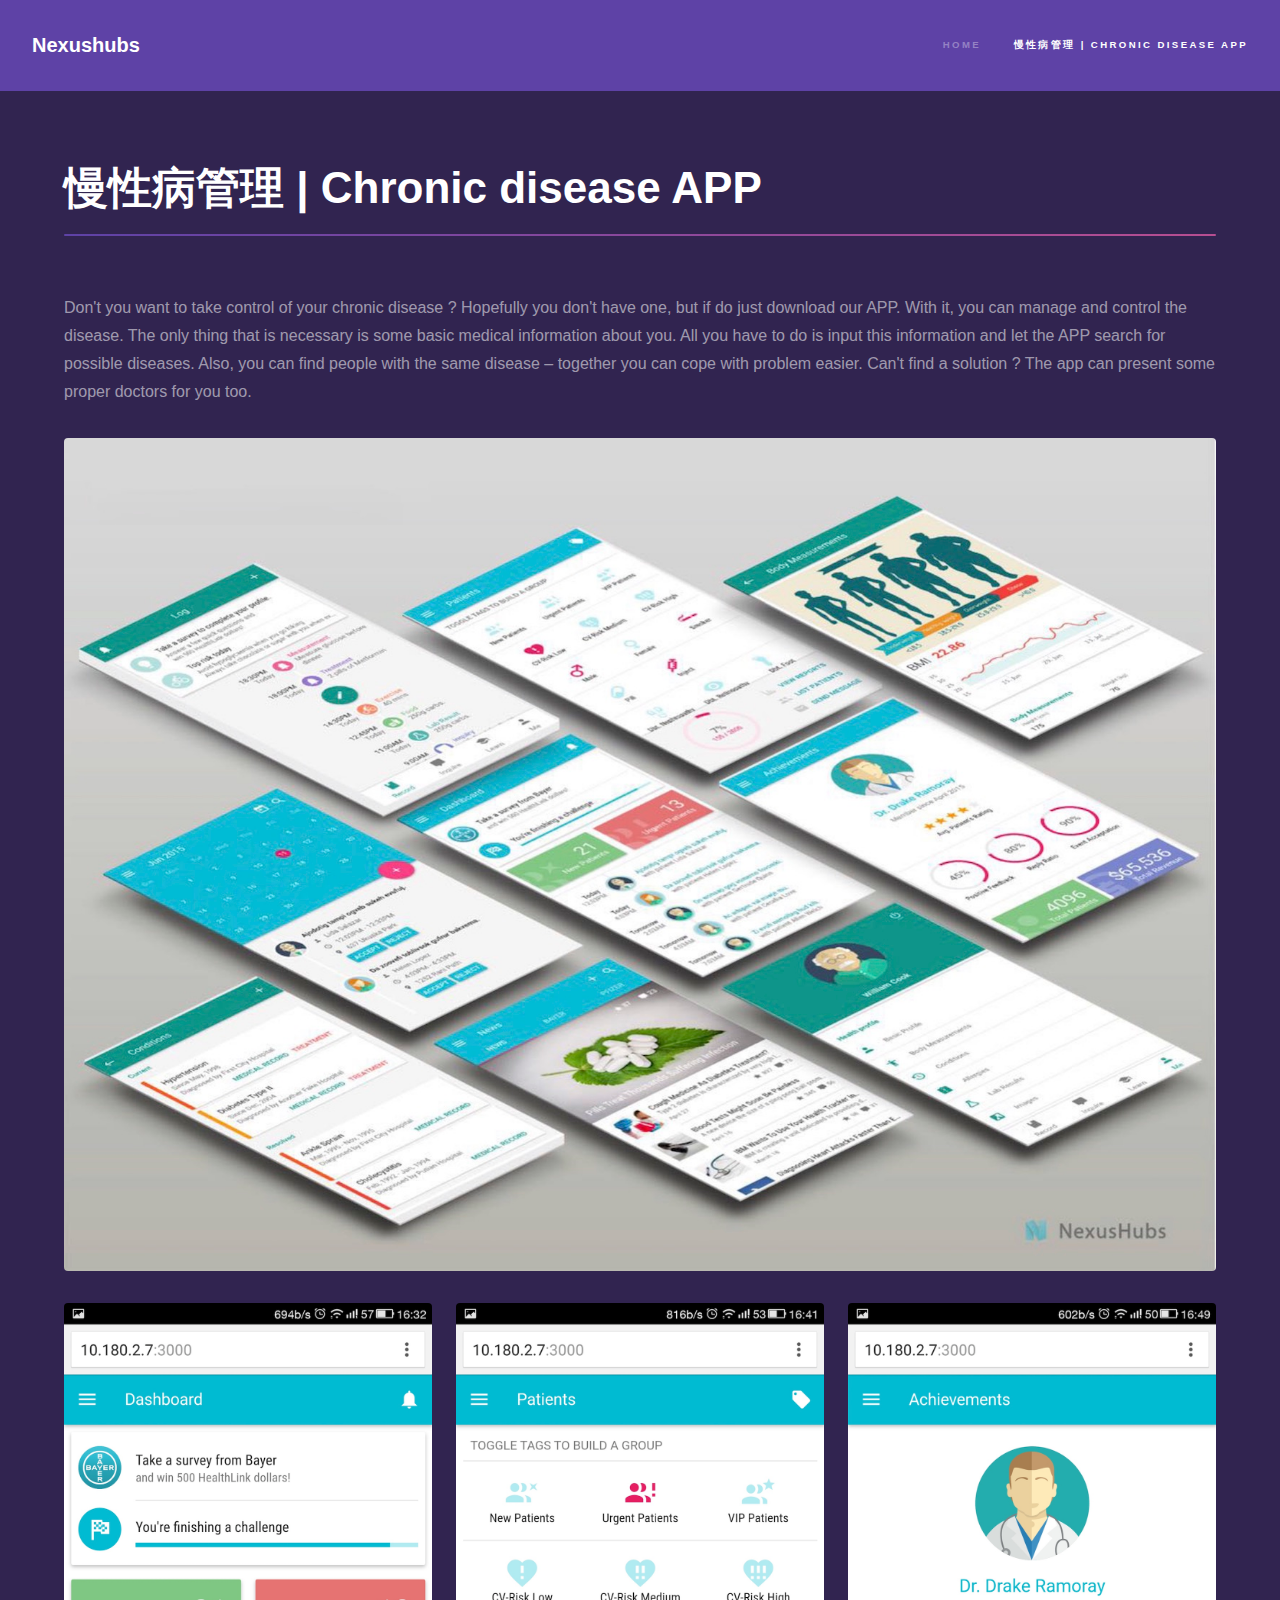
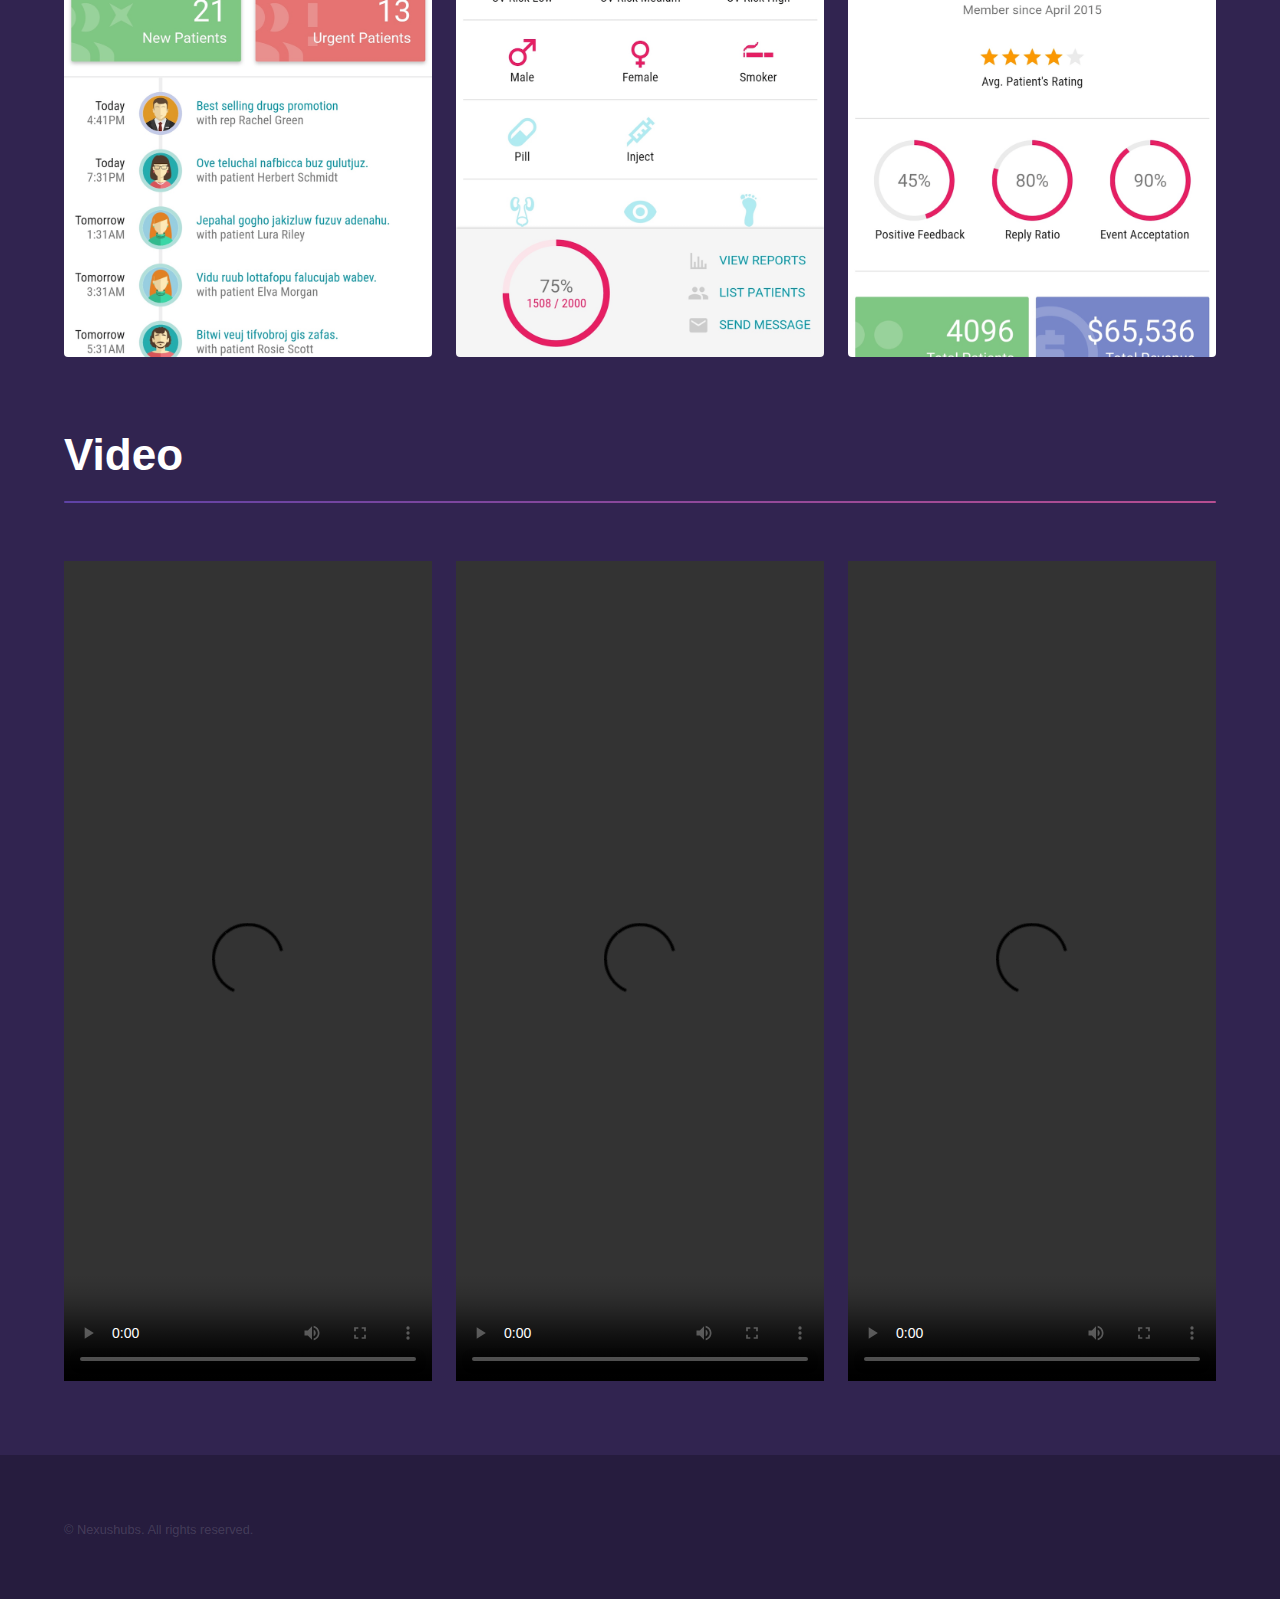
==== commit b177b103: "resize" ====
--- a/p1.html
+++ b/p1.html
@@ -18,11 +18,11 @@
 
 		<!-- Header -->
 			<header id="header">
-				<a href="index.html" class="title">Hyperspace</a>
+				<a href="index.html" class="title">Nexushubs</a>
 				<nav>
 					<ul>
 						<li><a href="index.html">Home</a></li>
-						<li><a href="p1.html" class="active">慢性病管理</a></li>
+						<li><a href="p1.html" class="active">慢性病管理 | Chronic disease APP</a></li>
 					</ul>
 				</nav>
 			</header>
@@ -33,9 +33,9 @@
 				<!-- Main -->
 					<section id="main" class="wrapper">
 						<div class="inner">
-							<h1 class="major">慢性病管理</h1>
-							<p>Interdum et malesuada fames ac ante ipsum primis in faucibus. Pellentesque venenatis dolor imperdiet dolor mattis sagittis. Praesent rutrum sem diam, vitae egestas enim auctor sit amet. Pellentesque leo mauris, consectetur id ipsum sit amet, fersapien risus, commodo eget turpis at, elementum convallis elit. Pellentesque enim turpis, hendrerit tristique lorem ipsum dolor.</p>
-							<span class="image fit"><img src="images/p/p1/img5.png" alt="" /></span>
+							<h1 class="major">慢性病管理 | Chronic disease APP</h1>
+							<p>Don't you want to take  control of your chronic disease ? Hopefully you don't have one, but if do just download our APP. With it, you can manage and control the disease. The only thing that is necessary is some basic medical information about you. All you have to do is input this information and let the APP search for possible diseases. Also, you can find people with the same disease – together you can cope with problem easier. Can't find a solution ? The app can present some proper doctors for you too.</p>
+							<span class="image fit"><img src="images/p/p1/img5.jpg" alt="" /></span>
 
 							<div class="box alt">
 								<div class="row uniform">
@@ -65,7 +65,7 @@
 			<footer id="footer" class="wrapper alt">
 				<div class="inner">
 					<ul class="menu">
-						<li>&copy; Untitled. All rights reserved.</li><li>Design: <a href="http://html5up.net">HTML5 UP</a></li>
+						<li>&copy; Nexushubs. All rights reserved.</li>
 					</ul>
 				</div>
 			</footer>
